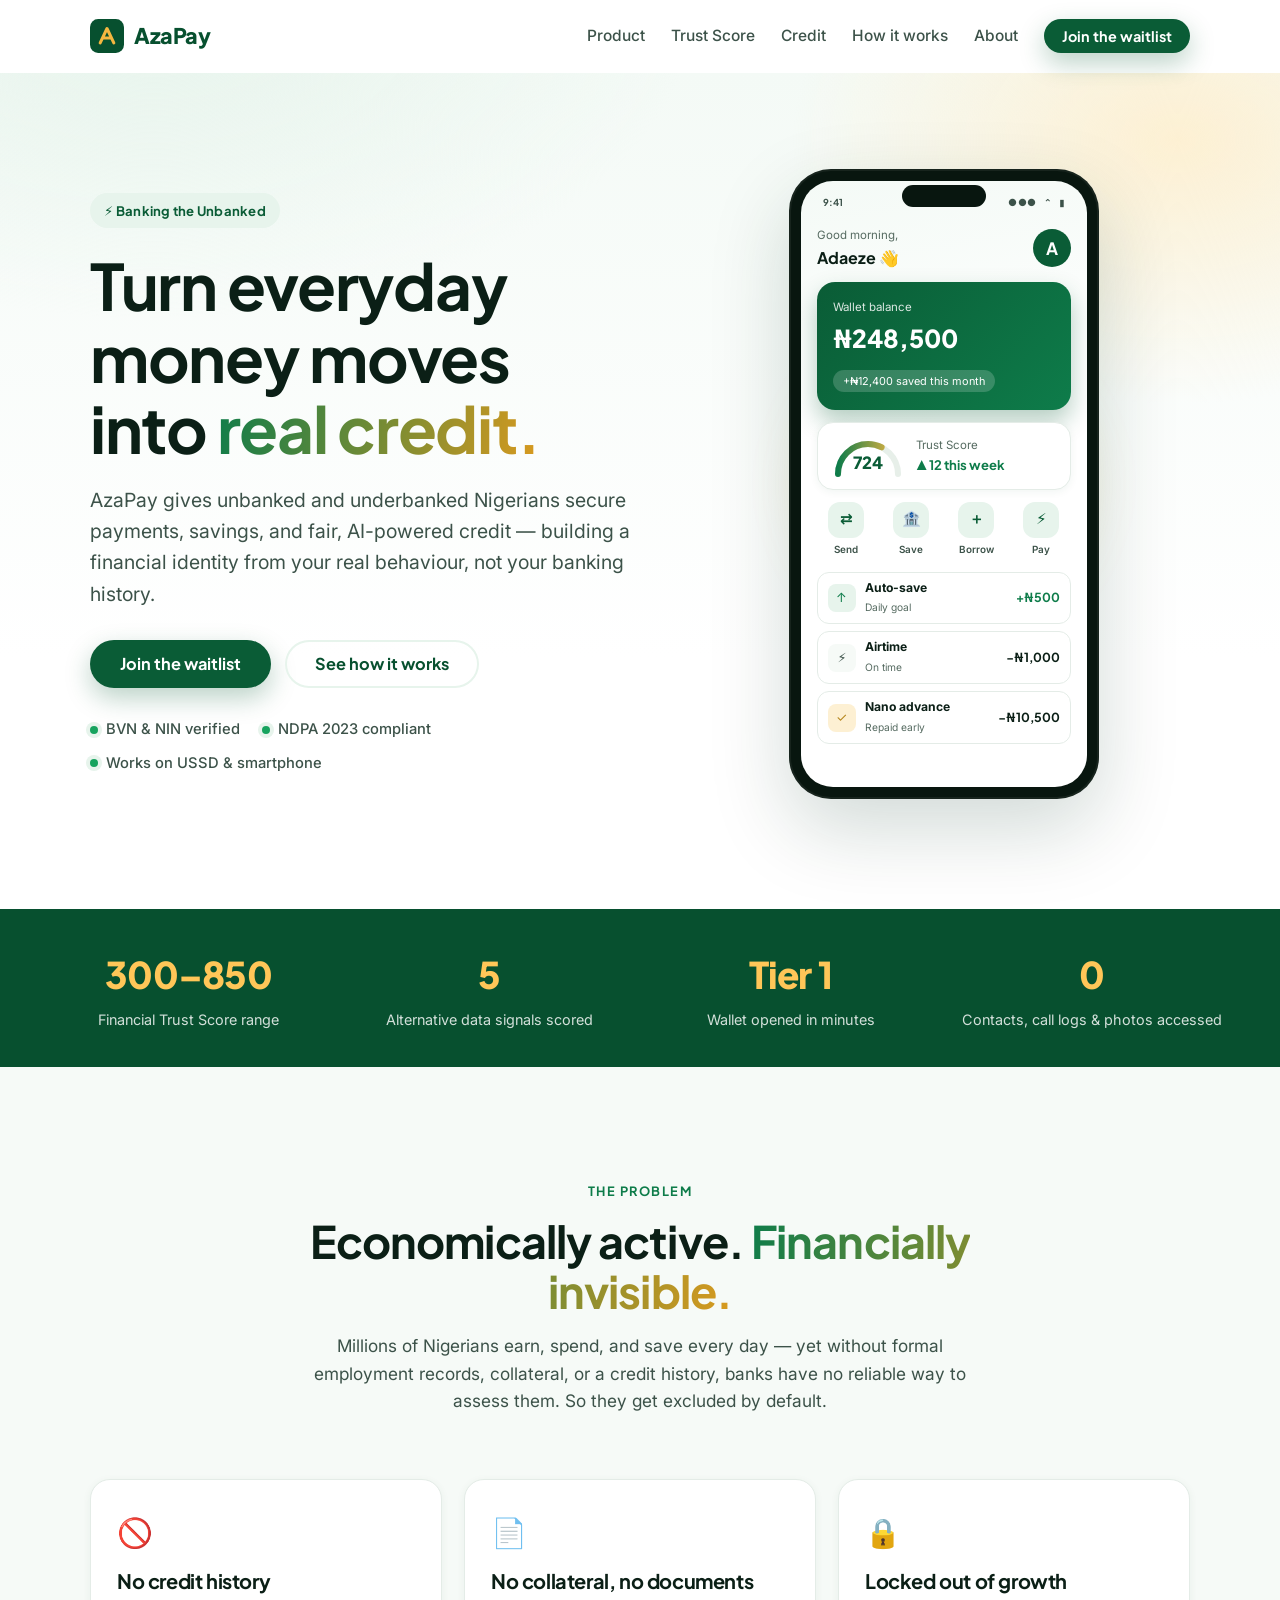
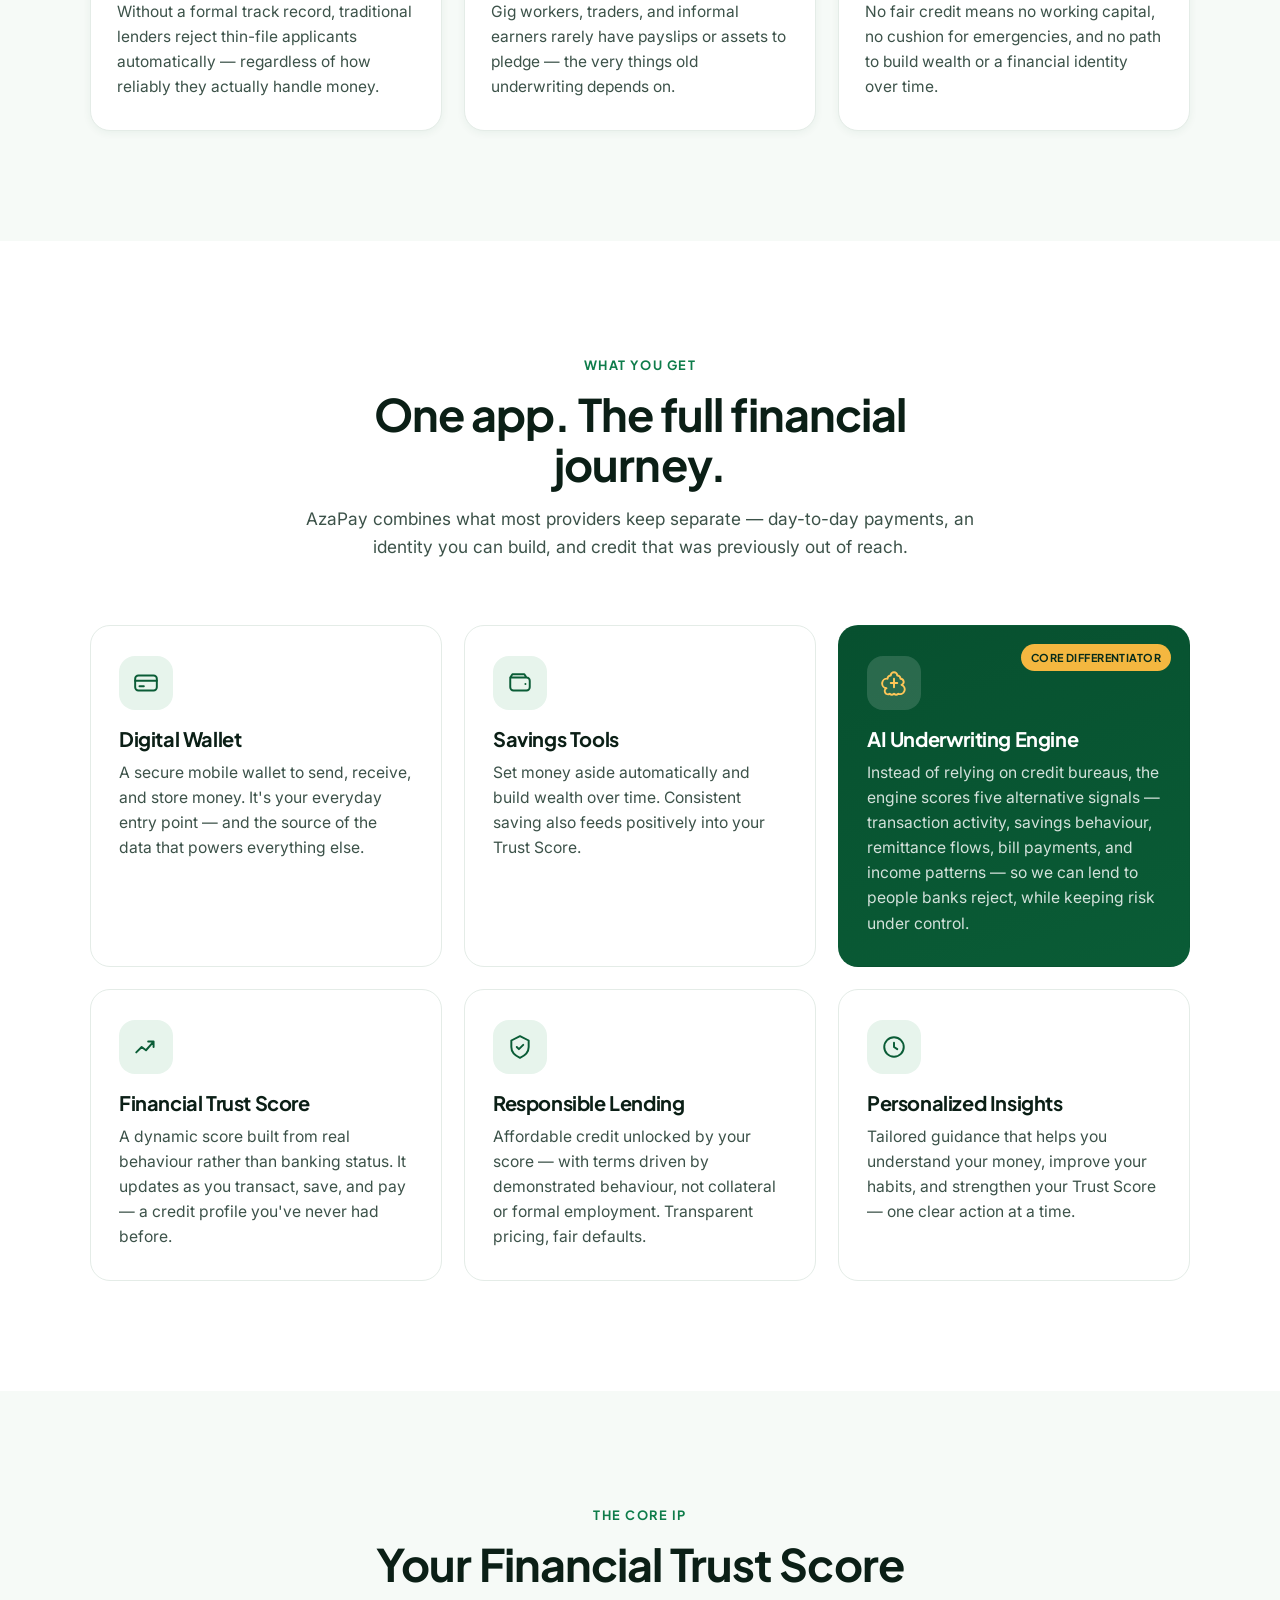
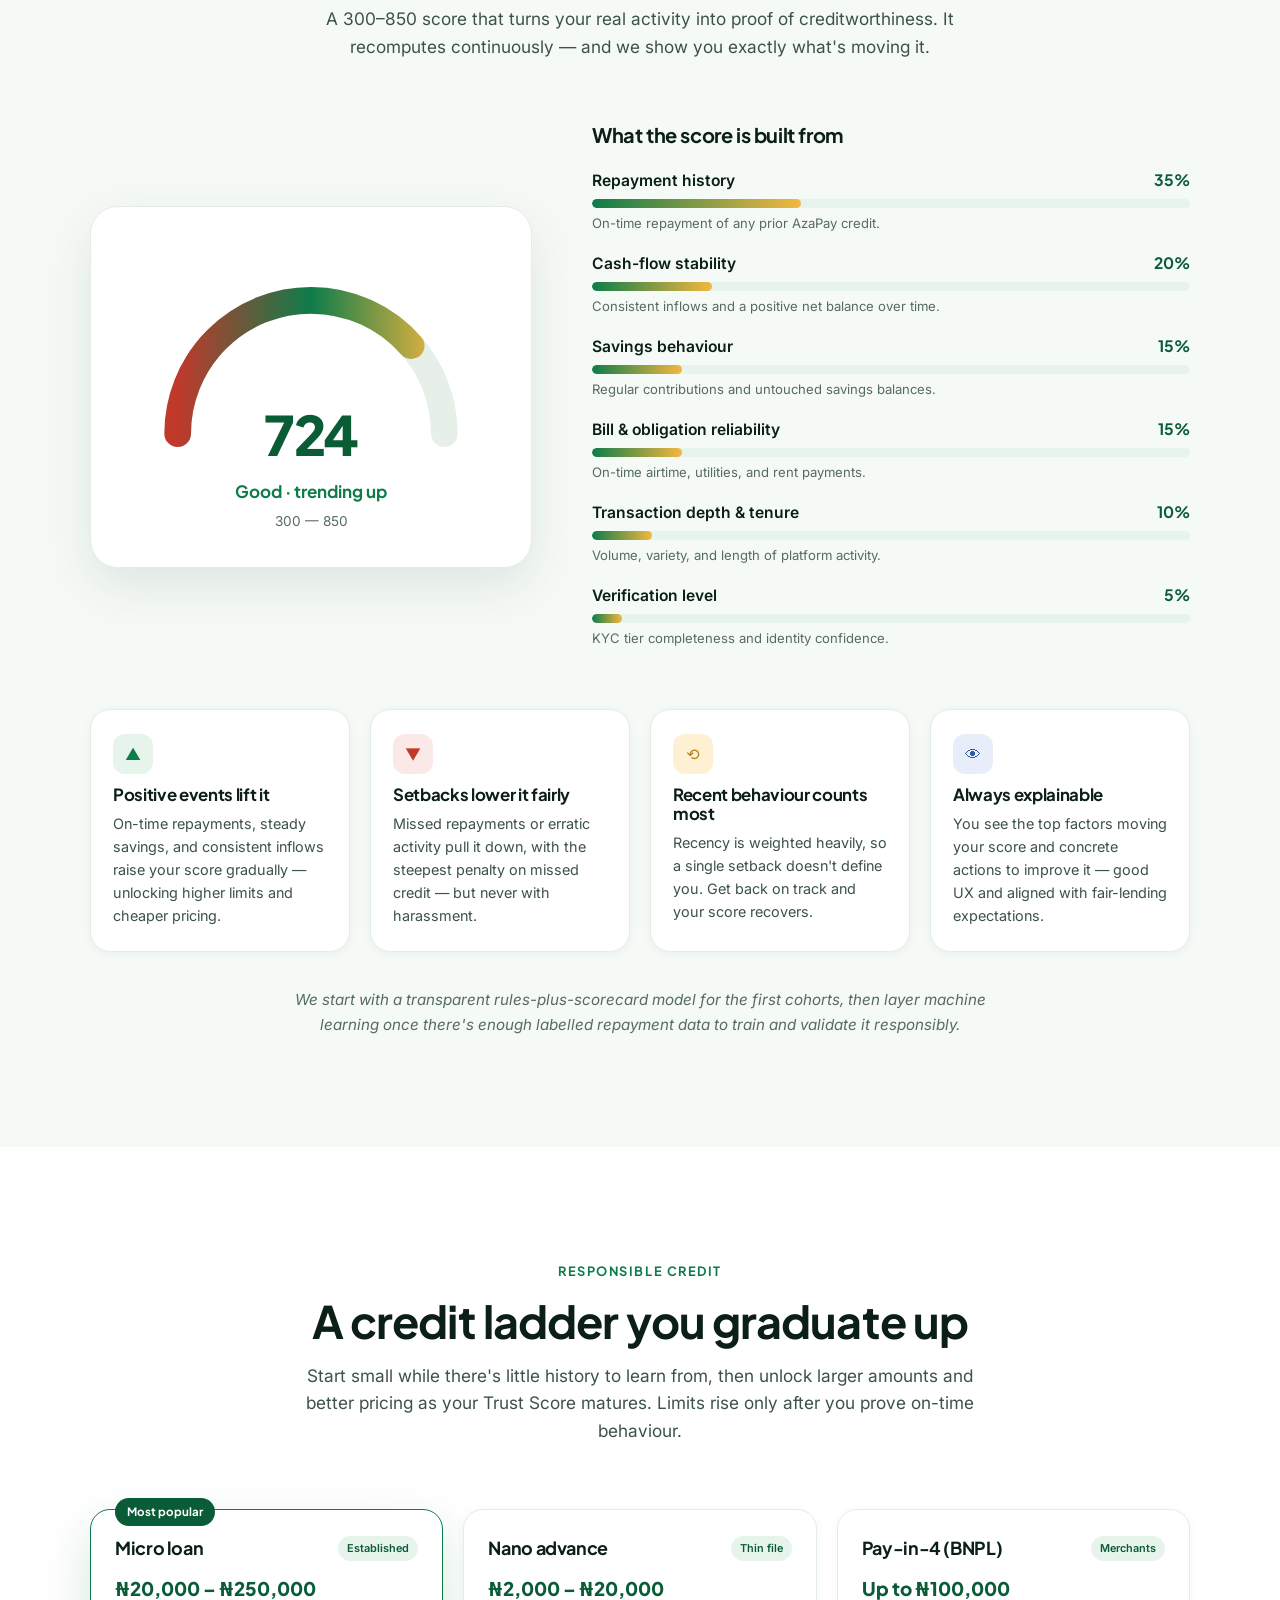
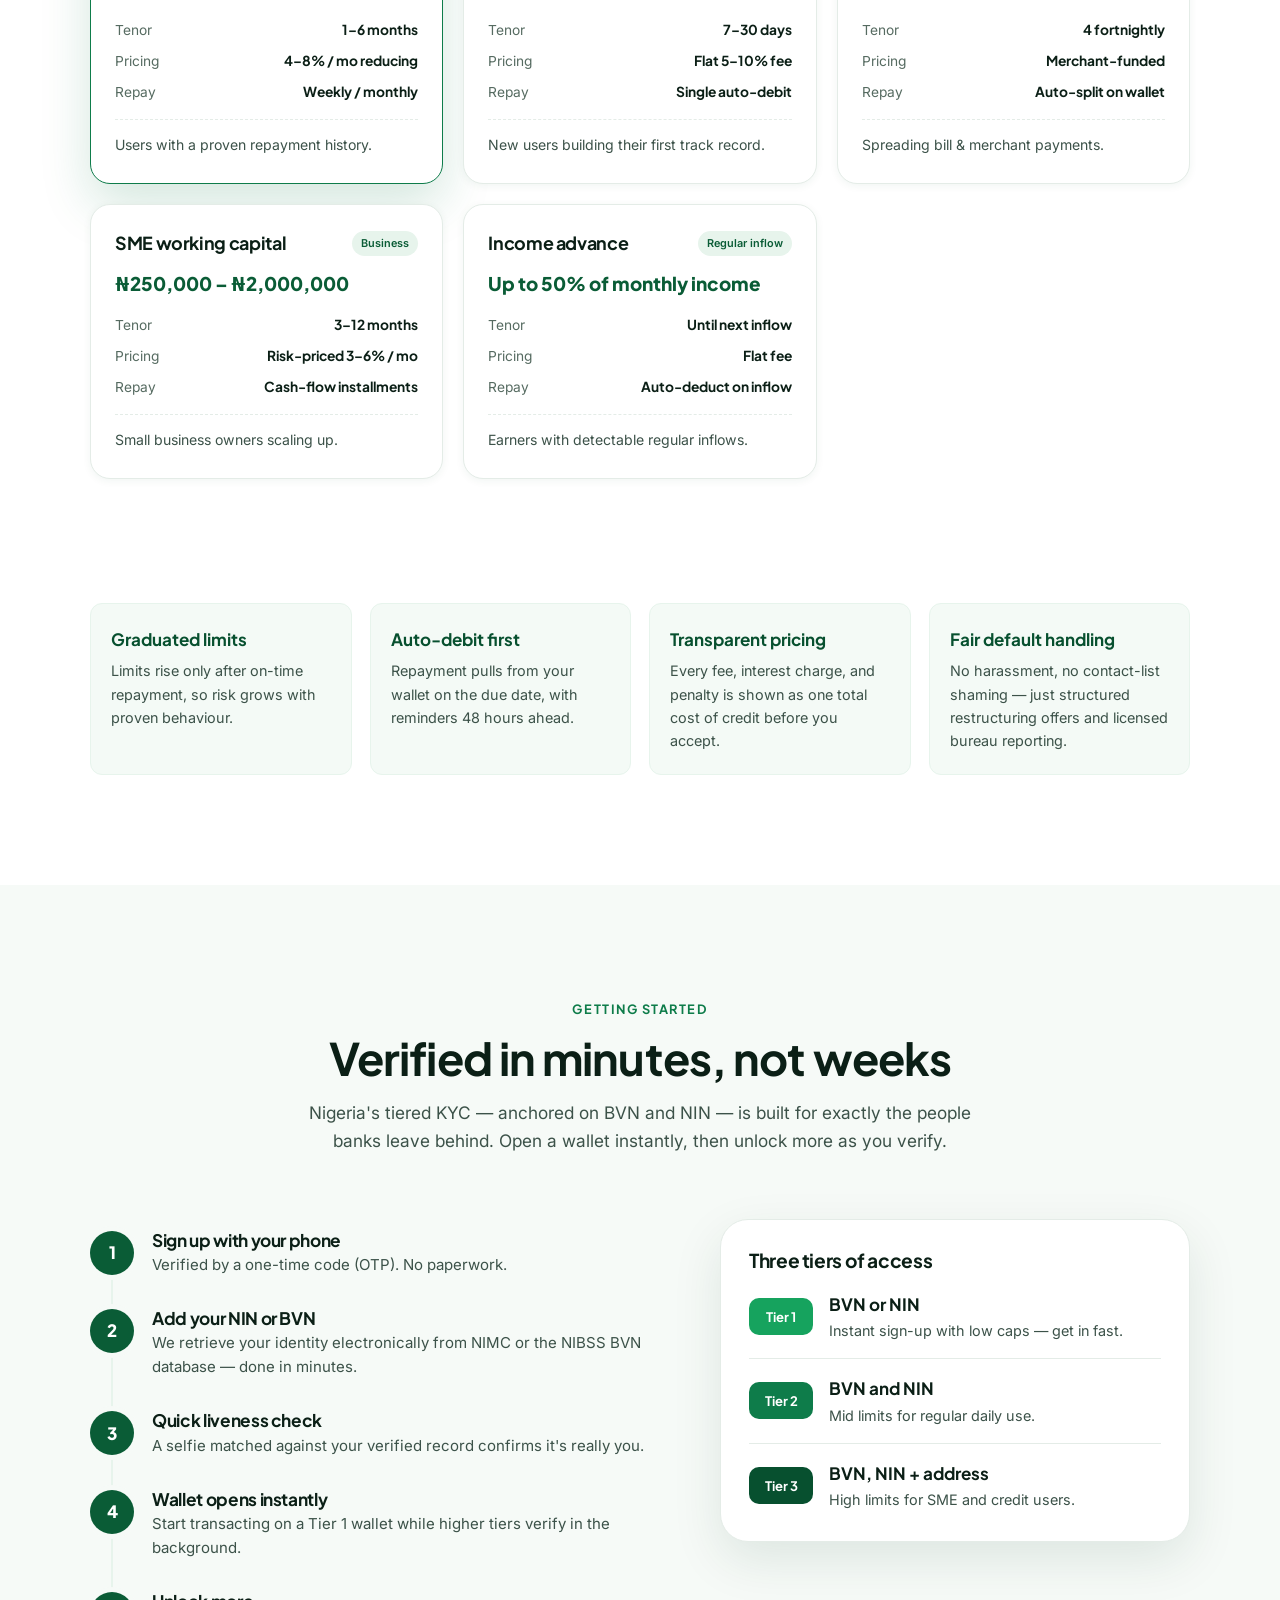
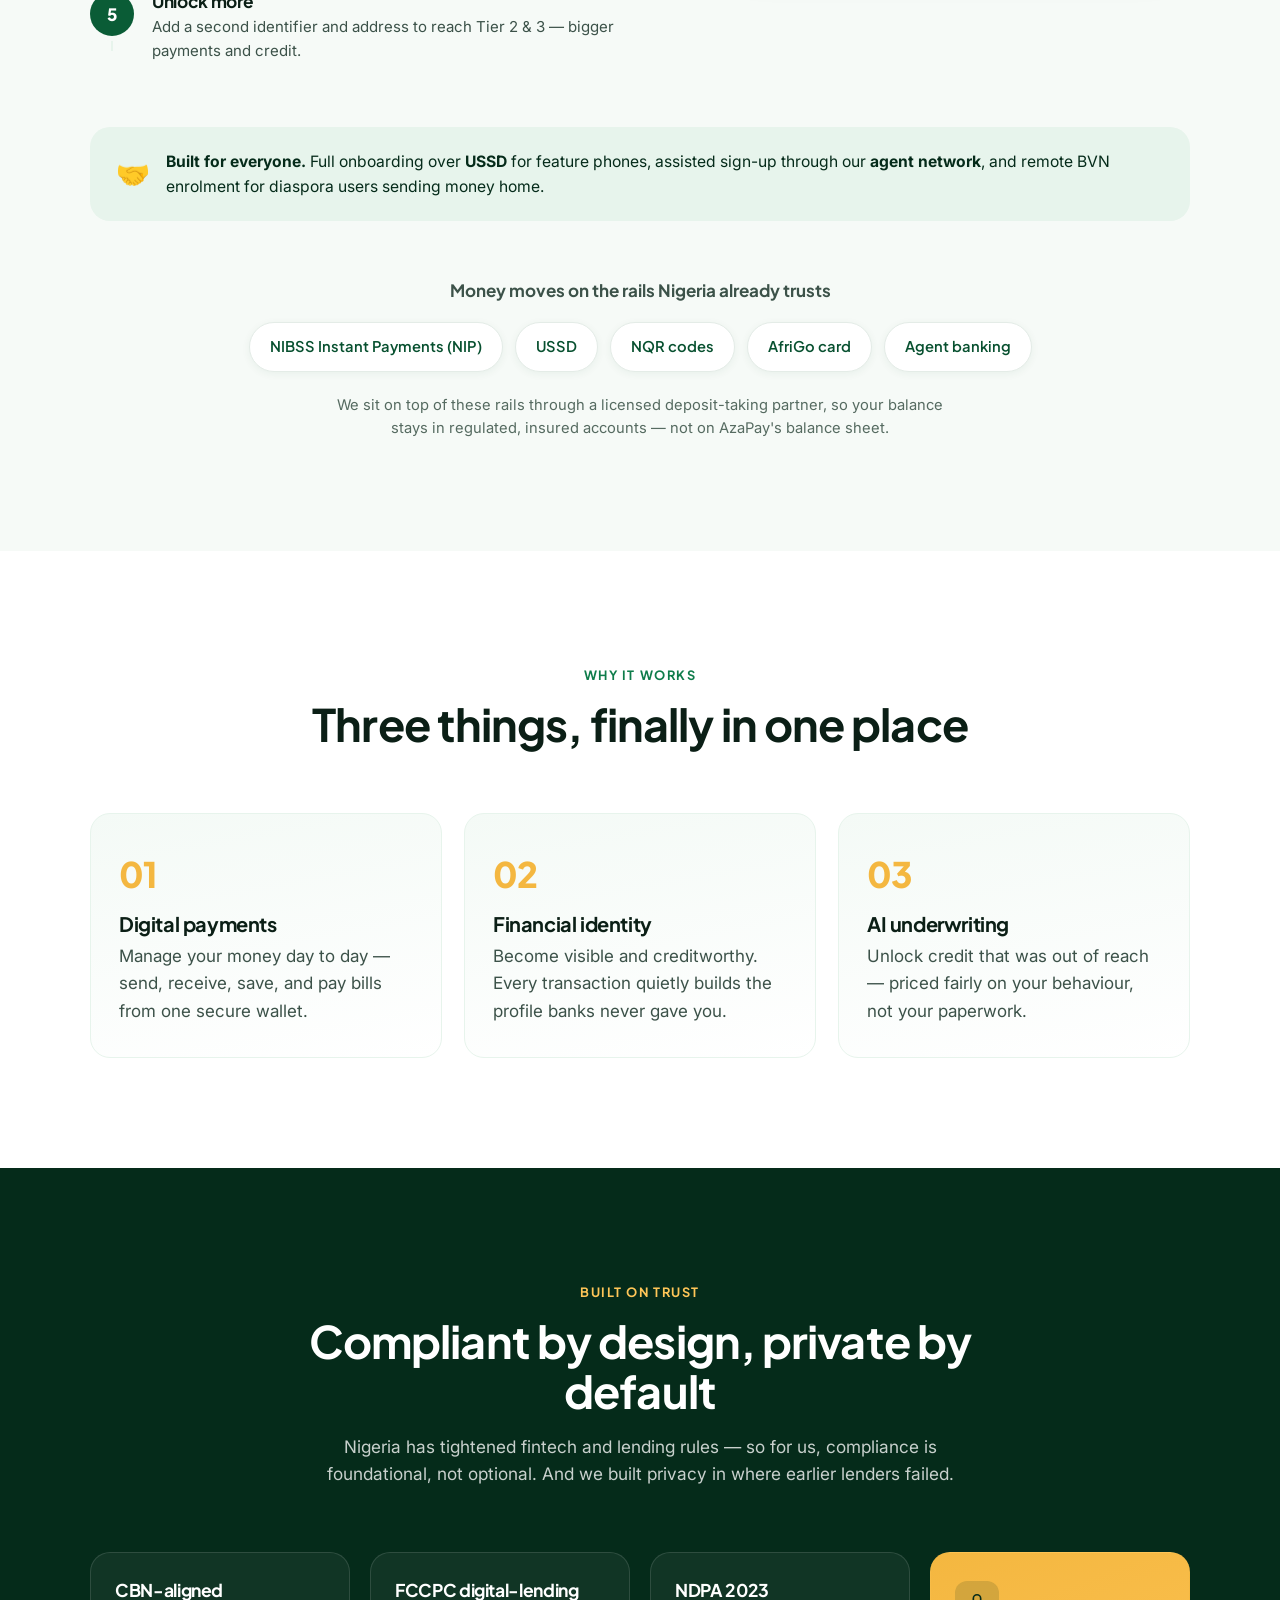
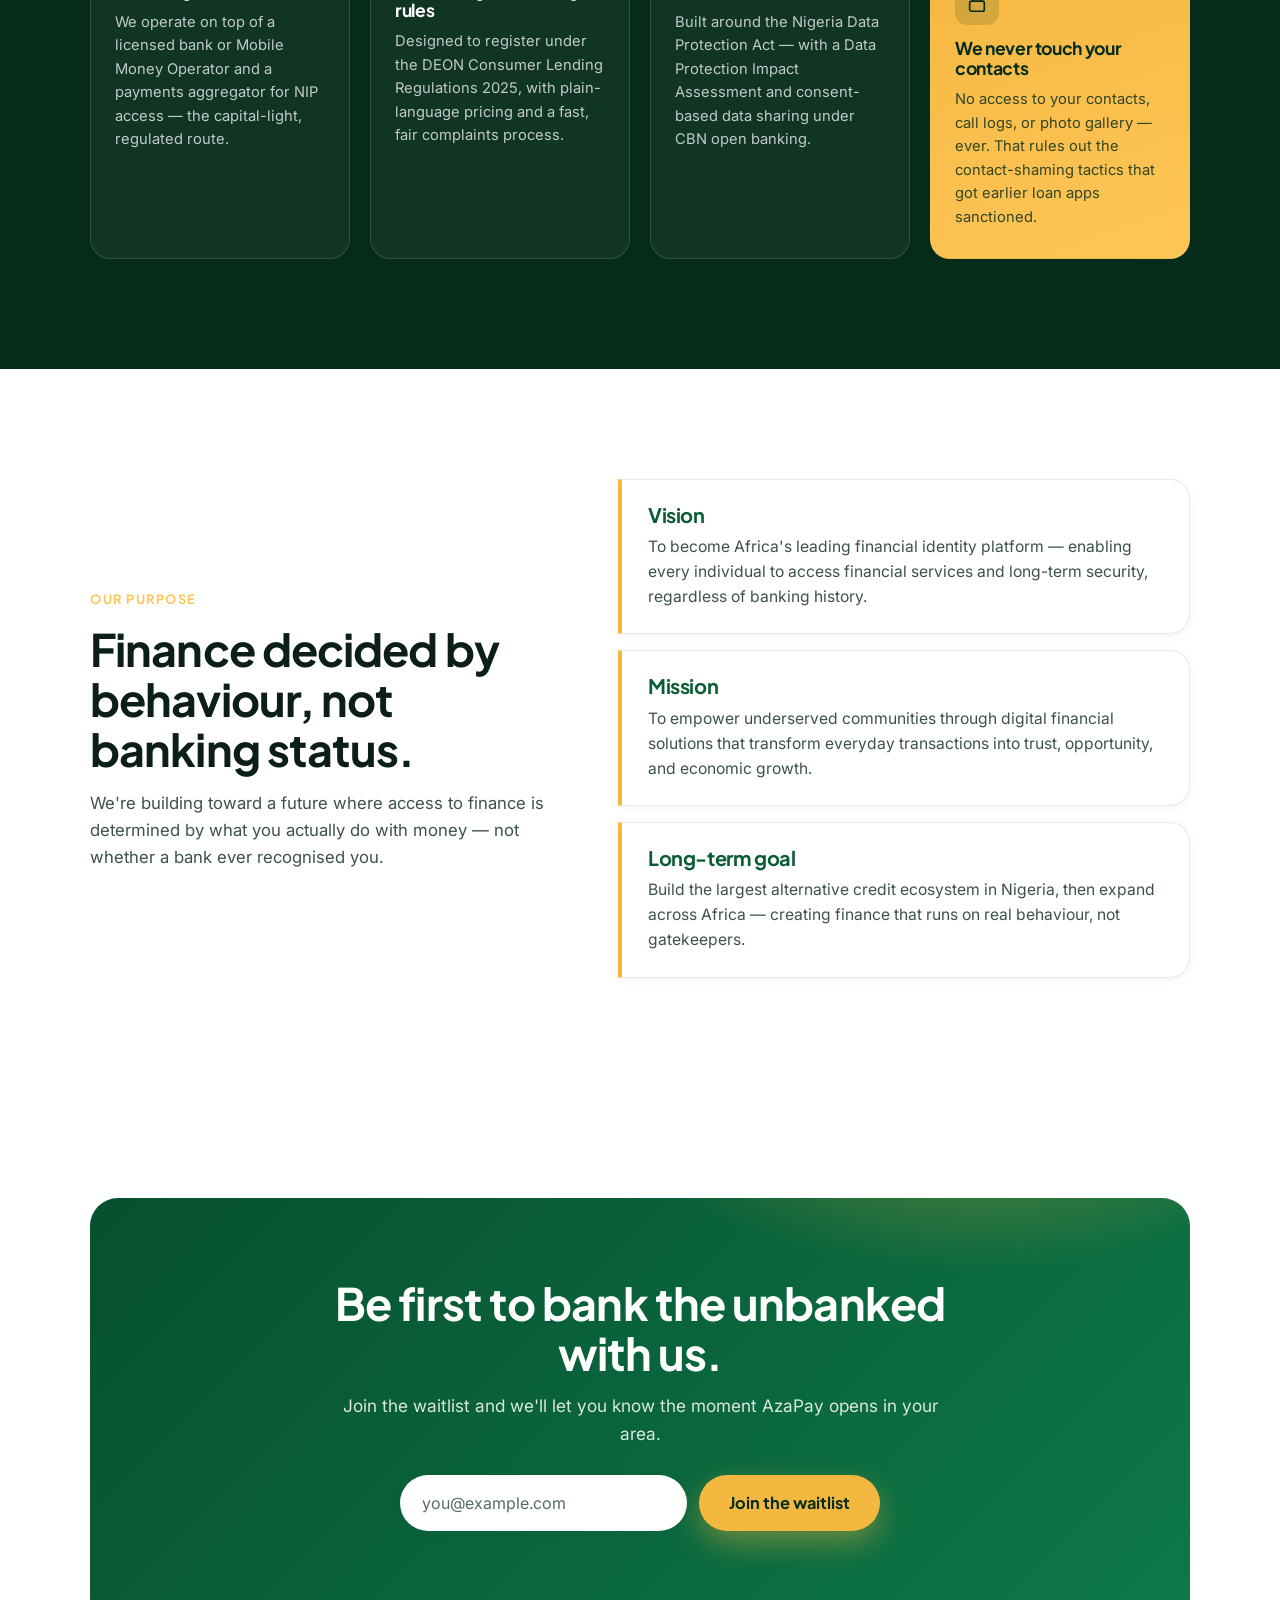
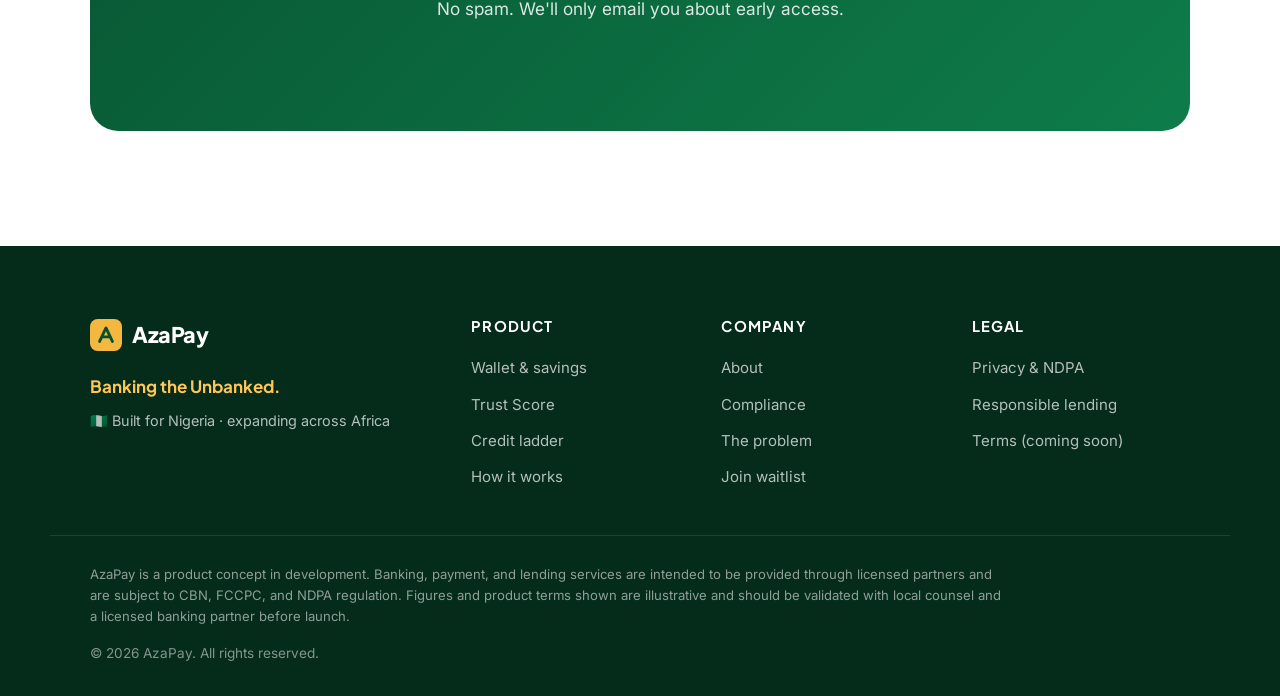
==== index.html @ d92f8f8e "Initial commit: AzaPay marketing website Self-contained static site (HTML/CSS/JS + OG image) for Aza" ====
<!DOCTYPE html>
<html lang="en">
<head>
  <meta charset="UTF-8" />
  <meta name="viewport" content="width=device-width, initial-scale=1.0" />
  <meta name="theme-color" content="#07502F" />
  <title>AzaPay — Banking the Unbanked | AI Credit for Nigeria</title>
  <meta name="description" content="AzaPay is a digital banking and AI-powered credit platform for unbanked and underbanked Nigerians. Secure payments, savings, and fair credit built from a Financial Trust Score — your real behaviour, not your banking history." />
  <meta name="keywords" content="AzaPay, digital banking Nigeria, AI credit, financial inclusion, unbanked, trust score, BVN, NIN, fintech Nigeria, alternative credit scoring" />
  <meta name="author" content="AzaPay" />

  <!-- Canonical / production origin.
       LAUNCH TODO: replace azapay.example with your real domain, and switch the
       og:image / twitter:image below to the matching absolute URL for best crawler support. -->
  <link rel="canonical" href="https://azapay.example/" />

  <!-- Open Graph -->
  <meta property="og:type" content="website" />
  <meta property="og:url" content="https://azapay.example/" />
  <meta property="og:title" content="AzaPay — Banking the Unbanked" />
  <meta property="og:description" content="Turn everyday money moves into real credit. Digital payments, savings, and AI-powered loans for financially invisible Nigerians." />
  <meta property="og:site_name" content="AzaPay" />
  <meta property="og:locale" content="en_NG" />
  <meta property="og:image" content="assets/og-cover.png" />
  <meta property="og:image:width" content="1200" />
  <meta property="og:image:height" content="630" />
  <meta property="og:image:alt" content="AzaPay — Banking the Unbanked" />

  <!-- Twitter -->
  <meta name="twitter:card" content="summary_large_image" />
  <meta name="twitter:title" content="AzaPay — Banking the Unbanked" />
  <meta name="twitter:description" content="Digital payments, savings, and AI-powered credit for unbanked Nigerians." />
  <meta name="twitter:image" content="assets/og-cover.png" />
  <meta name="twitter:image:alt" content="AzaPay — Banking the Unbanked" />

  <!-- Favicon (inline SVG) -->
  <link rel="icon" href="data:image/svg+xml,%3Csvg xmlns='http://www.w3.org/2000/svg' viewBox='0 0 100 100'%3E%3Crect width='100' height='100' rx='24' fill='%2307502F'/%3E%3Cpath d='M30 70 L50 28 L70 70 M38 56 L62 56' stroke='%23F4B740' stroke-width='9' stroke-linecap='round' stroke-linejoin='round' fill='none'/%3E%3C/svg%3E" />

  <!-- Fonts -->
  <link rel="preconnect" href="https://fonts.googleapis.com" />
  <link rel="preconnect" href="https://fonts.gstatic.com" crossorigin />
  <link href="https://fonts.googleapis.com/css2?family=Inter:wght@400;500;600&family=Plus+Jakarta+Sans:wght@500;600;700;800&display=swap" rel="stylesheet" />

  <link rel="stylesheet" href="styles.css" />

  <!-- Structured data. LAUNCH TODO: replace azapay.example with your real domain and add sameAs social links once profiles exist. -->
  <script type="application/ld+json">
  {
    "@context": "https://schema.org",
    "@graph": [
      {
        "@type": "Organization",
        "@id": "https://azapay.example/#organization",
        "name": "AzaPay",
        "url": "https://azapay.example/",
        "logo": "https://azapay.example/assets/og-cover.png",
        "description": "AzaPay is a digital banking and AI-powered credit platform for unbanked and underbanked Nigerians, building a Financial Trust Score from real behaviour.",
        "areaServed": { "@type": "Country", "name": "Nigeria" }
      },
      {
        "@type": "WebSite",
        "@id": "https://azapay.example/#website",
        "url": "https://azapay.example/",
        "name": "AzaPay",
        "publisher": { "@id": "https://azapay.example/#organization" },
        "inLanguage": "en-NG"
      }
    ]
  }
  </script>
</head>
<body>
  <a class="skip-link" href="#main">Skip to content</a>

  <!-- ============ NAV ============ -->
  <header class="nav" id="nav">
    <div class="container nav__inner">
      <a href="#top" class="brand" aria-label="AzaPay home">
        <span class="brand__mark" aria-hidden="true">
          <svg viewBox="0 0 100 100" width="34" height="34">
            <rect width="100" height="100" rx="24" fill="#07502F"/>
            <path d="M30 70 L50 28 L70 70 M38 56 L62 56" stroke="#F4B740" stroke-width="9" stroke-linecap="round" stroke-linejoin="round" fill="none"/>
          </svg>
        </span>
        <span class="brand__name">AzaPay</span>
      </a>

      <nav class="nav__links" id="navLinks" aria-label="Primary">
        <a href="#features">Product</a>
        <a href="#trust">Trust Score</a>
        <a href="#loans">Credit</a>
        <a href="#how">How it works</a>
        <a href="#about">About</a>
        <a href="#waitlist" class="btn btn--primary btn--sm nav__cta">Join the waitlist</a>
      </nav>

      <button class="nav__toggle" id="navToggle" aria-expanded="false" aria-controls="navLinks" aria-label="Open menu">
        <span></span><span></span><span></span>
      </button>
    </div>
  </header>

  <main id="main" tabindex="-1">
    <span id="top"></span>

    <!-- ============ HERO ============ -->
    <section class="hero">
      <div class="hero__bg" aria-hidden="true"></div>
      <div class="container hero__inner">
        <div class="hero__copy">
          <span class="eyebrow reveal">⚡ Banking the Unbanked</span>
          <h1 class="reveal">Turn everyday money moves into <span class="grad-text">real credit.</span></h1>
          <p class="hero__lead reveal">
            AzaPay gives unbanked and underbanked Nigerians secure payments, savings, and
            fair, AI-powered credit — building a financial identity from your real behaviour,
            not your banking history.
          </p>
          <div class="hero__actions reveal">
            <a href="#waitlist" class="btn btn--primary btn--lg">Join the waitlist</a>
            <a href="#how" class="btn btn--ghost btn--lg">See how it works</a>
          </div>
          <ul class="hero__trust reveal" aria-label="Trust signals">
            <li><span class="dot" aria-hidden="true"></span> BVN &amp; NIN verified</li>
            <li><span class="dot" aria-hidden="true"></span> NDPA 2023 compliant</li>
            <li><span class="dot" aria-hidden="true"></span> Works on USSD &amp; smartphone</li>
          </ul>
        </div>

        <!-- Phone mockup -->
        <div class="hero__visual reveal" aria-hidden="true">
          <div class="glow"></div>
          <div class="phone">
            <div class="phone__notch"></div>
            <div class="phone__screen">
              <div class="app-statusbar" aria-hidden="true">
                <span class="app-statusbar__time">9:41</span>
                <span class="app-statusbar__icons">●●● &nbsp; ⌃ &nbsp; ▮</span>
              </div>
              <div class="app-top">
                <div>
                  <p class="app-hi">Good morning,</p>
                  <p class="app-name">Adaeze 👋</p>
                </div>
                <div class="app-avatar">A</div>
              </div>

              <div class="app-balance">
                <p class="app-balance__label">Wallet balance</p>
                <p class="app-balance__value">₦<span class="count" data-target="248500" data-prefix="">248,500</span></p>
                <span class="app-balance__chip">+₦12,400 saved this month</span>
              </div>

              <div class="app-score">
                <div class="app-score__gauge">
                  <svg viewBox="0 0 120 70" class="mini-gauge">
                    <path d="M10 65 A50 50 0 0 1 110 65" fill="none" stroke="#e7efe9" stroke-width="10" stroke-linecap="round"/>
                    <path d="M10 65 A50 50 0 0 1 110 65" fill="none" stroke="url(#mg)" stroke-width="10" stroke-linecap="round" stroke-dasharray="157" stroke-dashoffset="55"/>
                    <defs>
                      <linearGradient id="mg" x1="0" y1="0" x2="1" y2="0">
                        <stop offset="0" stop-color="#0E7C4A"/>
                        <stop offset="1" stop-color="#F4B740"/>
                      </linearGradient>
                    </defs>
                  </svg>
                  <div class="app-score__num">724</div>
                </div>
                <div class="app-score__meta">
                  <p class="app-score__label">Trust Score</p>
                  <p class="app-score__delta">▲ 12 this week</p>
                </div>
              </div>

              <div class="app-actions">
                <div class="app-action"><span>⇄</span>Send</div>
                <div class="app-action"><span>🏦</span>Save</div>
                <div class="app-action"><span>＋</span>Borrow</div>
                <div class="app-action"><span>⚡</span>Pay</div>
              </div>

              <div class="app-feed">
                <div class="app-row">
                  <div class="app-row__icon green">↑</div>
                  <div class="app-row__txt"><strong>Auto-save</strong><span>Daily goal</span></div>
                  <div class="app-row__amt green">+₦500</div>
                </div>
                <div class="app-row">
                  <div class="app-row__icon">⚡</div>
                  <div class="app-row__txt"><strong>Airtime</strong><span>On time</span></div>
                  <div class="app-row__amt">−₦1,000</div>
                </div>
                <div class="app-row">
                  <div class="app-row__icon gold">✓</div>
                  <div class="app-row__txt"><strong>Nano advance</strong><span>Repaid early</span></div>
                  <div class="app-row__amt">−₦10,500</div>
                </div>
              </div>
            </div>
          </div>
        </div>
      </div>
    </section>

    <!-- ============ STATS BAR ============ -->
    <section class="stats" aria-label="Product highlights">
      <div class="container stats__grid">
        <div class="stat reveal">
          <p class="stat__num"><span class="count" data-target="300">300</span>–<span class="count" data-target="850">850</span></p>
          <p class="stat__label">Financial Trust Score range</p>
        </div>
        <div class="stat reveal">
          <p class="stat__num"><span class="count" data-target="5">5</span></p>
          <p class="stat__label">Alternative data signals scored</p>
        </div>
        <div class="stat reveal">
          <p class="stat__num">Tier&nbsp;1</p>
          <p class="stat__label">Wallet opened in minutes</p>
        </div>
        <div class="stat reveal">
          <p class="stat__num"><span class="count" data-target="0">0</span></p>
          <p class="stat__label">Contacts, call logs &amp; photos accessed</p>
        </div>
      </div>
    </section>

    <!-- ============ PROBLEM ============ -->
    <section class="section problem" id="problem">
      <div class="container">
        <div class="section__head reveal">
          <span class="kicker">The problem</span>
          <h2>Economically active. <span class="grad-text">Financially invisible.</span></h2>
          <p class="section__sub">
            Millions of Nigerians earn, spend, and save every day — yet without formal
            employment records, collateral, or a credit history, banks have no reliable way
            to assess them. So they get excluded by default.
          </p>
        </div>
        <div class="problem__grid">
          <article class="pcard reveal">
            <span class="pcard__icon" aria-hidden="true">🚫</span>
            <h3>No credit history</h3>
            <p>Without a formal track record, traditional lenders reject thin-file applicants automatically — regardless of how reliably they actually handle money.</p>
          </article>
          <article class="pcard reveal">
            <span class="pcard__icon" aria-hidden="true">📄</span>
            <h3>No collateral, no documents</h3>
            <p>Gig workers, traders, and informal earners rarely have payslips or assets to pledge — the very things old underwriting depends on.</p>
          </article>
          <article class="pcard reveal">
            <span class="pcard__icon" aria-hidden="true">🔒</span>
            <h3>Locked out of growth</h3>
            <p>No fair credit means no working capital, no cushion for emergencies, and no path to build wealth or a financial identity over time.</p>
          </article>
        </div>
      </div>
    </section>

    <!-- ============ FEATURES ============ -->
    <section class="section features" id="features">
      <div class="container">
        <div class="section__head reveal">
          <span class="kicker">What you get</span>
          <h2>One app. The full financial journey.</h2>
          <p class="section__sub">
            AzaPay combines what most providers keep separate — day-to-day payments,
            an identity you can build, and credit that was previously out of reach.
          </p>
        </div>

        <div class="features__grid">
          <article class="fcard reveal">
            <div class="fcard__icon">
              <svg aria-hidden="true" focusable="false" viewBox="0 0 24 24" width="26" height="26" fill="none" stroke="currentColor" stroke-width="1.8" stroke-linecap="round" stroke-linejoin="round"><rect x="2" y="5" width="20" height="14" rx="3"/><path d="M2 10h20M6 15h4"/></svg>
            </div>
            <h3>Digital Wallet</h3>
            <p>A secure mobile wallet to send, receive, and store money. It's your everyday entry point — and the source of the data that powers everything else.</p>
          </article>

          <article class="fcard reveal">
            <div class="fcard__icon">
              <svg aria-hidden="true" focusable="false" viewBox="0 0 24 24" width="26" height="26" fill="none" stroke="currentColor" stroke-width="1.8" stroke-linecap="round" stroke-linejoin="round"><path d="M3 7h15a3 3 0 0 1 3 3v6a3 3 0 0 1-3 3H6a3 3 0 0 1-3-3V7zM3 7l2-3h11l2 3M17 13h.01"/></svg>
            </div>
            <h3>Savings Tools</h3>
            <p>Set money aside automatically and build wealth over time. Consistent saving also feeds positively into your Trust Score.</p>
          </article>

          <article class="fcard reveal fcard--feature">
            <span class="fcard__badge">Core differentiator</span>
            <div class="fcard__icon">
              <svg aria-hidden="true" focusable="false" viewBox="0 0 24 24" width="26" height="26" fill="none" stroke="currentColor" stroke-width="1.8" stroke-linecap="round" stroke-linejoin="round"><path d="M12 2a3 3 0 0 1 3 3 3 3 0 0 1 3 3 3 3 0 0 1 1 5.8A3 3 0 0 1 16 22a3 3 0 0 1-4 0 3 3 0 0 1-4 0 3 3 0 0 1-3-5.2A3 3 0 0 1 6 8a3 3 0 0 1 3-3 3 3 0 0 1 3-3zM12 8v8M9 12h6"/></svg>
            </div>
            <h3>AI Underwriting Engine</h3>
            <p>Instead of relying on credit bureaus, the engine scores five alternative signals — transaction activity, savings behaviour, remittance flows, bill payments, and income patterns — so we can lend to people banks reject, while keeping risk under control.</p>
          </article>

          <article class="fcard reveal">
            <div class="fcard__icon">
              <svg aria-hidden="true" focusable="false" viewBox="0 0 24 24" width="26" height="26" fill="none" stroke="currentColor" stroke-width="1.8" stroke-linecap="round" stroke-linejoin="round"><path d="M3 17l5-5 4 3 7-8M14 7h5v5"/></svg>
            </div>
            <h3>Financial Trust Score</h3>
            <p>A dynamic score built from real behaviour rather than banking status. It updates as you transact, save, and pay — a credit profile you've never had before.</p>
          </article>

          <article class="fcard reveal">
            <div class="fcard__icon">
              <svg aria-hidden="true" focusable="false" viewBox="0 0 24 24" width="26" height="26" fill="none" stroke="currentColor" stroke-width="1.8" stroke-linecap="round" stroke-linejoin="round"><path d="M12 2l8 4v6c0 5-3.5 8-8 10-4.5-2-8-5-8-10V6l8-4z"/><path d="M9 12l2 2 4-4"/></svg>
            </div>
            <h3>Responsible Lending</h3>
            <p>Affordable credit unlocked by your score — with terms driven by demonstrated behaviour, not collateral or formal employment. Transparent pricing, fair defaults.</p>
          </article>

          <article class="fcard reveal">
            <div class="fcard__icon">
              <svg aria-hidden="true" focusable="false" viewBox="0 0 24 24" width="26" height="26" fill="none" stroke="currentColor" stroke-width="1.8" stroke-linecap="round" stroke-linejoin="round"><circle cx="12" cy="12" r="9"/><path d="M12 8v4l3 2"/></svg>
            </div>
            <h3>Personalized Insights</h3>
            <p>Tailored guidance that helps you understand your money, improve your habits, and strengthen your Trust Score — one clear action at a time.</p>
          </article>
        </div>
      </div>
    </section>

    <!-- ============ TRUST SCORE ============ -->
    <section class="section trust" id="trust">
      <div class="container">
        <div class="section__head reveal">
          <span class="kicker">The core IP</span>
          <h2>Your Financial Trust Score</h2>
          <p class="section__sub">
            A 300–850 score that turns your real activity into proof of creditworthiness.
            It recomputes continuously — and we show you exactly what's moving it.
          </p>
        </div>

        <div class="trust__layout">
          <!-- Gauge -->
          <div class="trust__gauge reveal">
            <svg viewBox="0 0 240 150" class="gauge" role="img" aria-label="Trust Score gauge showing 724 out of 850, rated Good">
              <path d="M20 140 A100 100 0 0 1 220 140" fill="none" stroke="#e7efe9" stroke-width="20" stroke-linecap="round"/>
              <path id="gaugeArc" d="M20 140 A100 100 0 0 1 220 140" fill="none" stroke="url(#gaugeGrad)" stroke-width="20" stroke-linecap="round" stroke-dasharray="314" stroke-dashoffset="314"/>
              <defs>
                <linearGradient id="gaugeGrad" x1="0" y1="0" x2="1" y2="0">
                  <stop offset="0" stop-color="#C0392B"/>
                  <stop offset="0.5" stop-color="#0E7C4A"/>
                  <stop offset="1" stop-color="#F4B740"/>
                </linearGradient>
              </defs>
            </svg>
            <div class="gauge__center">
              <p class="gauge__num"><span class="count" data-target="724" data-duration="1600">724</span></p>
              <p class="gauge__rating">Good · trending up</p>
              <p class="gauge__scale">300 — 850</p>
            </div>
          </div>

          <!-- Signal weights -->
          <div class="trust__signals reveal">
            <h3 class="trust__signals-title">What the score is built from</h3>
            <ul class="weights" aria-label="Trust Score signal weighting">
              <li class="weight">
                <div class="weight__top"><span>Repayment history</span><b>35%</b></div>
                <div class="bar"><i style="--w:35%"></i></div>
                <small>On-time repayment of any prior AzaPay credit.</small>
              </li>
              <li class="weight">
                <div class="weight__top"><span>Cash-flow stability</span><b>20%</b></div>
                <div class="bar"><i style="--w:20%"></i></div>
                <small>Consistent inflows and a positive net balance over time.</small>
              </li>
              <li class="weight">
                <div class="weight__top"><span>Savings behaviour</span><b>15%</b></div>
                <div class="bar"><i style="--w:15%"></i></div>
                <small>Regular contributions and untouched savings balances.</small>
              </li>
              <li class="weight">
                <div class="weight__top"><span>Bill &amp; obligation reliability</span><b>15%</b></div>
                <div class="bar"><i style="--w:15%"></i></div>
                <small>On-time airtime, utilities, and rent payments.</small>
              </li>
              <li class="weight">
                <div class="weight__top"><span>Transaction depth &amp; tenure</span><b>10%</b></div>
                <div class="bar"><i style="--w:10%"></i></div>
                <small>Volume, variety, and length of platform activity.</small>
              </li>
              <li class="weight">
                <div class="weight__top"><span>Verification level</span><b>5%</b></div>
                <div class="bar"><i style="--w:5%"></i></div>
                <small>KYC tier completeness and identity confidence.</small>
              </li>
            </ul>
          </div>
        </div>

        <!-- How scores move -->
        <div class="trust__moves">
          <article class="move reveal">
            <span class="move__icon up" aria-hidden="true">▲</span>
            <h3>Positive events lift it</h3>
            <p>On-time repayments, steady savings, and consistent inflows raise your score gradually — unlocking higher limits and cheaper pricing.</p>
          </article>
          <article class="move reveal">
            <span class="move__icon down" aria-hidden="true">▼</span>
            <h3>Setbacks lower it fairly</h3>
            <p>Missed repayments or erratic activity pull it down, with the steepest penalty on missed credit — but never with harassment.</p>
          </article>
          <article class="move reveal">
            <span class="move__icon time" aria-hidden="true">⟲</span>
            <h3>Recent behaviour counts most</h3>
            <p>Recency is weighted heavily, so a single setback doesn't define you. Get back on track and your score recovers.</p>
          </article>
          <article class="move reveal">
            <span class="move__icon eye" aria-hidden="true">👁</span>
            <h3>Always explainable</h3>
            <p>You see the top factors moving your score and concrete actions to improve it — good UX and aligned with fair-lending expectations.</p>
          </article>
        </div>

        <p class="trust__note reveal">
          We start with a transparent rules-plus-scorecard model for the first cohorts,
          then layer machine learning once there's enough labelled repayment data to train
          and validate it responsibly.
        </p>
      </div>
    </section>

    <!-- ============ LOANS ============ -->
    <section class="section loans" id="loans">
      <div class="container">
        <div class="section__head reveal">
          <span class="kicker">Responsible credit</span>
          <h2>A credit ladder you graduate up</h2>
          <p class="section__sub">
            Start small while there's little history to learn from, then unlock larger
            amounts and better pricing as your Trust Score matures. Limits rise only after
            you prove on-time behaviour.
          </p>
        </div>

        <div class="loans__grid">
          <article class="lcard reveal">
            <div class="lcard__head"><h3>Nano advance</h3><span class="lcard__tag">Thin file</span></div>
            <p class="lcard__amt">₦2,000 – ₦20,000</p>
            <ul class="lcard__meta">
              <li><span>Tenor</span><b>7–30 days</b></li>
              <li><span>Pricing</span><b>Flat 5–10% fee</b></li>
              <li><span>Repay</span><b>Single auto-debit</b></li>
            </ul>
            <p class="lcard__for">New users building their first track record.</p>
          </article>

          <article class="lcard reveal lcard--featured">
            <span class="lcard__ribbon">Most popular</span>
            <div class="lcard__head"><h3>Micro loan</h3><span class="lcard__tag">Established</span></div>
            <p class="lcard__amt">₦20,000 – ₦250,000</p>
            <ul class="lcard__meta">
              <li><span>Tenor</span><b>1–6 months</b></li>
              <li><span>Pricing</span><b>4–8% / mo reducing</b></li>
              <li><span>Repay</span><b>Weekly / monthly</b></li>
            </ul>
            <p class="lcard__for">Users with a proven repayment history.</p>
          </article>

          <article class="lcard reveal">
            <div class="lcard__head"><h3>Pay-in-4 (BNPL)</h3><span class="lcard__tag">Merchants</span></div>
            <p class="lcard__amt">Up to ₦100,000</p>
            <ul class="lcard__meta">
              <li><span>Tenor</span><b>4 fortnightly</b></li>
              <li><span>Pricing</span><b>Merchant-funded</b></li>
              <li><span>Repay</span><b>Auto-split on wallet</b></li>
            </ul>
            <p class="lcard__for">Spreading bill &amp; merchant payments.</p>
          </article>

          <article class="lcard reveal">
            <div class="lcard__head"><h3>SME working capital</h3><span class="lcard__tag">Business</span></div>
            <p class="lcard__amt">₦250,000 – ₦2,000,000</p>
            <ul class="lcard__meta">
              <li><span>Tenor</span><b>3–12 months</b></li>
              <li><span>Pricing</span><b>Risk-priced 3–6% / mo</b></li>
              <li><span>Repay</span><b>Cash-flow installments</b></li>
            </ul>
            <p class="lcard__for">Small business owners scaling up.</p>
          </article>

          <article class="lcard reveal">
            <div class="lcard__head"><h3>Income advance</h3><span class="lcard__tag">Regular inflow</span></div>
            <p class="lcard__amt">Up to 50% of monthly income</p>
            <ul class="lcard__meta">
              <li><span>Tenor</span><b>Until next inflow</b></li>
              <li><span>Pricing</span><b>Flat fee</b></li>
              <li><span>Repay</span><b>Auto-deduct on inflow</b></li>
            </ul>
            <p class="lcard__for">Earners with detectable regular inflows.</p>
          </article>
        </div>

        <div class="principles">
          <h3 class="principles__title reveal">How we keep credit fair</h3>
          <div class="principles__grid">
            <div class="principle reveal"><b>Graduated limits</b><p>Limits rise only after on-time repayment, so risk grows with proven behaviour.</p></div>
            <div class="principle reveal"><b>Auto-debit first</b><p>Repayment pulls from your wallet on the due date, with reminders 48 hours ahead.</p></div>
            <div class="principle reveal"><b>Transparent pricing</b><p>Every fee, interest charge, and penalty is shown as one total cost of credit before you accept.</p></div>
            <div class="principle reveal"><b>Fair default handling</b><p>No harassment, no contact-list shaming — just structured restructuring offers and licensed bureau reporting.</p></div>
          </div>
        </div>
      </div>
    </section>

    <!-- ============ HOW IT WORKS / ONBOARDING ============ -->
    <section class="section how" id="how">
      <div class="container">
        <div class="section__head reveal">
          <span class="kicker">Getting started</span>
          <h2>Verified in minutes, not weeks</h2>
          <p class="section__sub">
            Nigeria's tiered KYC — anchored on BVN and NIN — is built for exactly the people
            banks leave behind. Open a wallet instantly, then unlock more as you verify.
          </p>
        </div>

        <div class="how__steps">
          <ol class="steps">
            <li class="step reveal"><span class="step__n">1</span><div><h3>Sign up with your phone</h3><p>Verified by a one-time code (OTP). No paperwork.</p></div></li>
            <li class="step reveal"><span class="step__n">2</span><div><h3>Add your NIN or BVN</h3><p>We retrieve your identity electronically from NIMC or the NIBSS BVN database — done in minutes.</p></div></li>
            <li class="step reveal"><span class="step__n">3</span><div><h3>Quick liveness check</h3><p>A selfie matched against your verified record confirms it's really you.</p></div></li>
            <li class="step reveal"><span class="step__n">4</span><div><h3>Wallet opens instantly</h3><p>Start transacting on a Tier 1 wallet while higher tiers verify in the background.</p></div></li>
            <li class="step reveal"><span class="step__n">5</span><div><h3>Unlock more</h3><p>Add a second identifier and address to reach Tier 2 &amp; 3 — bigger payments and credit.</p></div></li>
          </ol>

          <div class="tiers reveal">
            <h3 class="tiers__title">Three tiers of access</h3>
            <div class="tier">
              <div class="tier__badge">Tier 1</div>
              <div><b>BVN or NIN</b><p>Instant sign-up with low caps — get in fast.</p></div>
            </div>
            <div class="tier">
              <div class="tier__badge tier__badge--2">Tier 2</div>
              <div><b>BVN and NIN</b><p>Mid limits for regular daily use.</p></div>
            </div>
            <div class="tier">
              <div class="tier__badge tier__badge--3">Tier 3</div>
              <div><b>BVN, NIN + address</b><p>High limits for SME and credit users.</p></div>
            </div>
          </div>
        </div>

        <!-- Inclusion touches -->
        <div class="inclusion reveal">
          <span class="inclusion__icon" aria-hidden="true">🤝</span>
          <p><b>Built for everyone.</b> Full onboarding over <b>USSD</b> for feature phones, assisted sign-up through our <b>agent network</b>, and remote BVN enrolment for diaspora users sending money home.</p>
        </div>

        <!-- Rails -->
        <div class="rails">
          <p class="rails__label reveal">Money moves on the rails Nigeria already trusts</p>
          <div class="rails__row">
            <span class="rail reveal">NIBSS Instant Payments (NIP)</span>
            <span class="rail reveal">USSD</span>
            <span class="rail reveal">NQR codes</span>
            <span class="rail reveal">AfriGo card</span>
            <span class="rail reveal">Agent banking</span>
          </div>
          <p class="rails__sub reveal">
            We sit on top of these rails through a licensed deposit-taking partner, so your
            balance stays in regulated, insured accounts — not on AzaPay's balance sheet.
          </p>
        </div>
      </div>
    </section>

    <!-- ============ VALUE PROP ============ -->
    <section class="section value">
      <div class="container">
        <div class="section__head reveal">
          <span class="kicker">Why it works</span>
          <h2>Three things, finally in one place</h2>
        </div>
        <div class="value__grid">
          <article class="vcard reveal">
            <span class="vcard__n">01</span>
            <h3>Digital payments</h3>
            <p>Manage your money day to day — send, receive, save, and pay bills from one secure wallet.</p>
          </article>
          <article class="vcard reveal">
            <span class="vcard__n">02</span>
            <h3>Financial identity</h3>
            <p>Become visible and creditworthy. Every transaction quietly builds the profile banks never gave you.</p>
          </article>
          <article class="vcard reveal">
            <span class="vcard__n">03</span>
            <h3>AI underwriting</h3>
            <p>Unlock credit that was out of reach — priced fairly on your behaviour, not your paperwork.</p>
          </article>
        </div>
      </div>
    </section>

    <!-- ============ COMPLIANCE / TRUST ============ -->
    <section class="section compliance" id="compliance">
      <div class="container">
        <div class="section__head reveal">
          <span class="kicker">Built on trust</span>
          <h2>Compliant by design, private by default</h2>
          <p class="section__sub">
            Nigeria has tightened fintech and lending rules — so for us, compliance is
            foundational, not optional. And we built privacy in where earlier lenders failed.
          </p>
        </div>

        <div class="compliance__grid">
          <article class="ccard reveal">
            <h3>CBN-aligned</h3>
            <p>We operate on top of a licensed bank or Mobile Money Operator and a payments aggregator for NIP access — the capital-light, regulated route.</p>
          </article>
          <article class="ccard reveal">
            <h3>FCCPC digital-lending rules</h3>
            <p>Designed to register under the DEON Consumer Lending Regulations 2025, with plain-language pricing and a fast, fair complaints process.</p>
          </article>
          <article class="ccard reveal">
            <h3>NDPA 2023</h3>
            <p>Built around the Nigeria Data Protection Act — with a Data Protection Impact Assessment and consent-based data sharing under CBN open banking.</p>
          </article>
          <article class="ccard reveal ccard--privacy">
            <span class="ccard__lock" aria-hidden="true">
              <svg viewBox="0 0 24 24" width="22" height="22" fill="none" stroke="currentColor" stroke-width="1.8" stroke-linecap="round" stroke-linejoin="round"><rect x="4" y="10" width="16" height="11" rx="2"/><path d="M8 10V7a4 4 0 0 1 8 0v3"/></svg>
            </span>
            <h3>We never touch your contacts</h3>
            <p>No access to your contacts, call logs, or photo gallery — ever. That rules out the contact-shaming tactics that got earlier loan apps sanctioned.</p>
          </article>
        </div>
      </div>
    </section>

    <!-- ============ ABOUT / VISION ============ -->
    <section class="section about" id="about">
      <div class="container">
        <div class="about__grid">
          <div class="about__lead reveal">
            <span class="kicker kicker--light">Our purpose</span>
            <h2>Finance decided by behaviour, not banking status.</h2>
            <p>
              We're building toward a future where access to finance is determined by what
              you actually do with money — not whether a bank ever recognised you.
            </p>
          </div>
          <div class="about__cards">
            <article class="acard reveal">
              <h3>Vision</h3>
              <p>To become Africa's leading financial identity platform — enabling every individual to access financial services and long-term security, regardless of banking history.</p>
            </article>
            <article class="acard reveal">
              <h3>Mission</h3>
              <p>To empower underserved communities through digital financial solutions that transform everyday transactions into trust, opportunity, and economic growth.</p>
            </article>
            <article class="acard reveal">
              <h3>Long-term goal</h3>
              <p>Build the largest alternative credit ecosystem in Nigeria, then expand across Africa — creating finance that runs on real behaviour, not gatekeepers.</p>
            </article>
          </div>
        </div>
      </div>
    </section>

    <!-- ============ WAITLIST CTA ============ -->
    <section class="section cta" id="waitlist">
      <div class="container">
        <div class="cta__card reveal">
          <div class="cta__bg" aria-hidden="true"></div>
          <div class="cta__content">
            <h2>Be first to bank the unbanked with us.</h2>
            <p>Join the waitlist and we'll let you know the moment AzaPay opens in your area.</p>
            <form class="cta__form" id="waitlistForm" novalidate>
              <div class="field">
                <label class="sr-only" for="email">Email address</label>
                <input type="email" id="email" name="email" placeholder="you@example.com" autocomplete="email" aria-describedby="formNote" required />
              </div>
              <button type="submit" class="btn btn--gold btn--lg">Join the waitlist</button>
            </form>
            <p class="cta__formnote" id="formNote" role="status" aria-live="polite"></p>
            <p class="cta__micro">No spam. We'll only email you about early access.</p>
          </div>
        </div>
      </div>
    </section>
  </main>

  <!-- ============ FOOTER ============ -->
  <footer class="footer">
    <div class="container footer__inner">
      <div class="footer__brand">
        <a href="#top" class="brand brand--light" aria-label="AzaPay home">
          <span class="brand__mark" aria-hidden="true">
            <svg viewBox="0 0 100 100" width="32" height="32">
              <rect width="100" height="100" rx="24" fill="#F4B740"/>
              <path d="M30 70 L50 28 L70 70 M38 56 L62 56" stroke="#07502F" stroke-width="9" stroke-linecap="round" stroke-linejoin="round" fill="none"/>
            </svg>
          </span>
          <span class="brand__name">AzaPay</span>
        </a>
        <p class="footer__tag">Banking the Unbanked.</p>
        <p class="footer__loc">🇳🇬 Built for Nigeria · expanding across Africa</p>
      </div>

      <nav class="footer__col" aria-label="Product">
        <h2>Product</h2>
        <a href="#features">Wallet &amp; savings</a>
        <a href="#trust">Trust Score</a>
        <a href="#loans">Credit ladder</a>
        <a href="#how">How it works</a>
      </nav>

      <nav class="footer__col" aria-label="Company">
        <h2>Company</h2>
        <a href="#about">About</a>
        <a href="#compliance">Compliance</a>
        <a href="#problem">The problem</a>
        <a href="#waitlist">Join waitlist</a>
      </nav>

      <nav class="footer__col" aria-label="Legal">
        <h2>Legal</h2>
        <a href="#compliance">Privacy &amp; NDPA</a>
        <a href="#compliance">Responsible lending</a>
        <a href="#compliance">Terms (coming soon)</a>
      </nav>
    </div>

    <div class="container footer__bottom">
      <p class="footer__disclaimer">
        AzaPay is a product concept in development. Banking, payment, and lending services
        are intended to be provided through licensed partners and are subject to CBN, FCCPC,
        and NDPA regulation. Figures and product terms shown are illustrative and should be
        validated with local counsel and a licensed banking partner before launch.
      </p>
      <p class="footer__copy">© <span id="year">2026</span> AzaPay. All rights reserved.</p>
    </div>
  </footer>

  <button class="to-top" id="toTop" aria-label="Back to top" hidden>↑</button>

  <script src="script.js" defer></script>
</body>
</html>
---- styles.css ----
/* =========================================================
   AzaPay — styles.css
   Brand: emerald + gold · trustworthy fintech for Nigeria
   ========================================================= */

:root {
  /* Brand */
  --green-900: #052b1a;
  --green-800: #07502f;
  --green-700: #0a5c36;
  --green-600: #0e7c4a;
  --green-500: #16a35e;
  --green-300: #6fd29b;
  --green-100: #e7f4ec;
  --green-050: #f4faf6;

  --gold-500: #f4b740;
  --gold-400: #ffc658;
  --gold-100: #fdf0d3;

  --red-500: #c0392b;

  /* Neutral */
  --ink: #0b1f16;
  --ink-soft: #3c5249;
  --ink-mute: #566b61;
  --line: #e4ece7;
  --white: #ffffff;
  --paper: #f6faf7;

  /* System */
  --radius-sm: 12px;
  --radius: 20px;
  --radius-lg: 28px;
  --shadow-sm: 0 2px 8px rgba(7, 80, 47, .06);
  --shadow: 0 18px 50px rgba(7, 60, 38, .10);
  --shadow-lg: 0 30px 80px rgba(6, 50, 31, .18);
  --container: 1180px;
  --nav-h: 72px;
  --pad: clamp(20px, 5vw, 40px);

  --font-head: "Plus Jakarta Sans", system-ui, -apple-system, "Segoe UI", sans-serif;
  --font-body: "Inter", system-ui, -apple-system, "Segoe UI", sans-serif;

  --ease: cubic-bezier(.16, .84, .44, 1);
}

/* ---------- Reset ---------- */
*, *::before, *::after { box-sizing: border-box; margin: 0; padding: 0; }
html { scroll-behavior: smooth; -webkit-text-size-adjust: 100%; scroll-padding-top: var(--nav-h); }
#main:focus { outline: none; }
body {
  font-family: var(--font-body);
  color: var(--ink);
  background: var(--white);
  line-height: 1.6;
  font-size: 17px;
  -webkit-font-smoothing: antialiased;
  text-rendering: optimizeLegibility;
  overflow-x: hidden;
}
img, svg { display: block; max-width: 100%; }
a { color: inherit; text-decoration: none; }
ul, ol { list-style: none; }
button { font-family: inherit; cursor: pointer; border: none; background: none; }
input { font-family: inherit; }

h1, h2, h3, h4 { font-family: var(--font-head); line-height: 1.12; letter-spacing: -.02em; font-weight: 700; }
h1 { font-size: clamp(2.3rem, 5.5vw, 4rem); }
h2 { font-size: clamp(1.8rem, 3.6vw, 2.8rem); }
h3 { font-size: 1.25rem; }

.container { width: 100%; max-width: var(--container); margin-inline: auto; padding-inline: var(--pad); }

.grad-text {
  background: linear-gradient(100deg, var(--green-600), #d99a1f);
  -webkit-background-clip: text;
  background-clip: text;
  color: transparent;
}

.sr-only {
  position: absolute; width: 1px; height: 1px; padding: 0; margin: -1px;
  overflow: hidden; clip: rect(0 0 0 0); white-space: nowrap; border: 0;
}
.skip-link {
  position: absolute; left: 16px; top: -60px; z-index: 200;
  background: var(--green-800); color: #fff; padding: 10px 18px;
  border-radius: 0 0 12px 12px; transition: top .2s;
}
.skip-link:focus { top: 0; }

:focus-visible { outline: 3px solid var(--gold-500); outline-offset: 3px; border-radius: 6px; }

/* ---------- Buttons ---------- */
.btn {
  display: inline-flex; align-items: center; justify-content: center; gap: 8px;
  font-family: var(--font-head); font-weight: 700; font-size: .98rem;
  padding: 13px 24px; border-radius: 999px; transition: transform .2s var(--ease), box-shadow .2s, background .2s, color .2s;
  white-space: nowrap; line-height: 1;
}
.btn--sm { padding: 10px 18px; font-size: .9rem; }
.btn--lg { padding: 16px 30px; font-size: 1.02rem; }
.btn--primary { background: var(--green-700); color: #fff; box-shadow: 0 10px 26px rgba(10, 92, 54, .28); }
.btn--primary:hover { background: var(--green-600); transform: translateY(-2px); box-shadow: 0 16px 34px rgba(10, 92, 54, .34); }
.btn--gold { background: var(--gold-500); color: var(--green-900); box-shadow: 0 12px 30px rgba(244, 183, 64, .4); }
.btn--gold:hover { background: var(--gold-400); transform: translateY(-2px); }
.btn--ghost { background: transparent; color: var(--green-800); box-shadow: inset 0 0 0 2px var(--green-100); }
.btn--ghost:hover { box-shadow: inset 0 0 0 2px var(--green-300); transform: translateY(-2px); }

/* ---------- Nav ---------- */
.nav {
  position: sticky; top: 0; z-index: 100;
  background: rgba(255, 255, 255, .82);
  backdrop-filter: saturate(160%) blur(14px);
  -webkit-backdrop-filter: saturate(160%) blur(14px);
  border-bottom: 1px solid transparent;
  transition: border-color .3s, box-shadow .3s, background .3s;
}
.nav.is-scrolled { border-color: var(--line); box-shadow: var(--shadow-sm); }
.nav__inner { display: flex; align-items: center; justify-content: space-between; height: var(--nav-h); }

.brand { display: inline-flex; align-items: center; gap: 10px; }
.brand__mark { display: grid; place-items: center; }
.brand__name { font-family: var(--font-head); font-weight: 800; font-size: 1.35rem; letter-spacing: -.02em; color: var(--green-800); }
.brand--light .brand__name { color: #fff; }

.nav__links { display: flex; align-items: center; gap: 26px; }
.nav__links a:not(.btn) { font-weight: 500; font-size: .97rem; color: var(--ink-soft); transition: color .2s; padding-block: 10px; }
.nav__links a:not(.btn):hover { color: var(--green-700); }
.nav__cta { color: #fff; }

.nav__toggle { display: none; width: 44px; height: 44px; flex-direction: column; gap: 5px; align-items: center; justify-content: center; }
.nav__toggle span { width: 24px; height: 2.5px; background: var(--green-800); border-radius: 2px; transition: transform .3s, opacity .3s; }
.nav__toggle[aria-expanded="true"] span:nth-child(1) { transform: translateY(7.5px) rotate(45deg); }
.nav__toggle[aria-expanded="true"] span:nth-child(2) { opacity: 0; }
.nav__toggle[aria-expanded="true"] span:nth-child(3) { transform: translateY(-7.5px) rotate(-45deg); }

/* ---------- Hero ---------- */
.hero { position: relative; padding: clamp(48px, 8vw, 96px) 0 clamp(60px, 9vw, 110px); overflow: hidden; }
.hero__bg {
  position: absolute; inset: 0; z-index: -1;
  background:
    radial-gradient(900px 520px at 12% -8%, var(--green-100), transparent 60%),
    radial-gradient(700px 480px at 92% 8%, var(--gold-100), transparent 55%),
    linear-gradient(180deg, var(--green-050), #fff 70%);
}
.hero__inner { display: grid; grid-template-columns: 1.05fr .95fr; gap: clamp(32px, 5vw, 64px); align-items: center; }
.hero__copy { max-width: 600px; }

.eyebrow {
  display: inline-flex; align-items: center; gap: 6px;
  font-family: var(--font-head); font-weight: 700; font-size: .82rem; letter-spacing: .02em;
  color: var(--green-700); background: var(--green-100); padding: 7px 14px; border-radius: 999px; margin-bottom: 22px;
}
.hero h1 { margin-bottom: 20px; }
.hero__lead { font-size: clamp(1.05rem, 1.8vw, 1.22rem); color: var(--ink-soft); max-width: 540px; margin-bottom: 30px; }
.hero__actions { display: flex; flex-wrap: wrap; gap: 14px; margin-bottom: 30px; }
.hero__trust { display: flex; flex-wrap: wrap; gap: 10px 22px; font-size: .92rem; color: var(--ink-soft); font-weight: 500; }
.hero__trust li { display: inline-flex; align-items: center; gap: 8px; }
.dot { width: 8px; height: 8px; border-radius: 50%; background: var(--green-500); box-shadow: 0 0 0 4px var(--green-100); }

/* Phone mockup */
.hero__visual { position: relative; display: grid; place-items: center; }
.glow {
  position: absolute; width: 360px; height: 360px; border-radius: 50%;
  background: radial-gradient(circle, rgba(244,183,64,.5), transparent 65%);
  filter: blur(20px); z-index: 0;
}
.phone {
  position: relative; z-index: 1; width: clamp(260px, 30vw, 310px); aspect-ratio: 305 / 620;
  background: #08160f; border-radius: 42px; padding: 12px;
  box-shadow: var(--shadow-lg), inset 0 0 0 2px rgba(255,255,255,.06);
  animation: float 6s ease-in-out infinite;
}
@keyframes float { 0%,100% { transform: translateY(0); } 50% { transform: translateY(-14px); } }
.phone__notch { position: absolute; top: 16px; left: 50%; transform: translateX(-50%); width: 84px; height: 22px; background: #08160f; border-radius: 999px; z-index: 3; }
.phone__screen {
  width: 100%; height: 100%; background: linear-gradient(170deg, var(--green-050), #fff 40%);
  border-radius: 32px; padding: 14px 16px 16px; overflow: hidden; display: flex; flex-direction: column; gap: 12px;
}
.app-statusbar { display: flex; align-items: center; justify-content: space-between; font-family: var(--font-head); font-weight: 700; font-size: .6rem; color: var(--ink-soft); padding: 0 6px 4px; }
.app-statusbar__icons { letter-spacing: .04em; }

.app-top { display: flex; align-items: center; justify-content: space-between; }
.app-hi { font-size: .72rem; color: var(--ink-mute); }
.app-name { font-family: var(--font-head); font-weight: 700; font-size: 1rem; color: var(--ink); }
.app-avatar { width: 38px; height: 38px; border-radius: 50%; background: var(--green-700); color: #fff; display: grid; place-items: center; font-family: var(--font-head); font-weight: 700; }

.app-balance { background: linear-gradient(135deg, var(--green-700), var(--green-600)); color: #fff; border-radius: 18px; padding: 16px; box-shadow: 0 12px 24px rgba(10,92,54,.3); }
.app-balance__label { font-size: .72rem; opacity: .85; }
.app-balance__value { font-family: var(--font-head); font-weight: 800; font-size: 1.55rem; margin: 2px 0 8px; }
.app-balance__chip { font-size: .68rem; background: rgba(255,255,255,.18); padding: 4px 10px; border-radius: 999px; }

.app-score { display: flex; align-items: center; gap: 12px; background: #fff; border: 1px solid var(--line); border-radius: 16px; padding: 12px 14px; box-shadow: var(--shadow-sm); }
.app-score__gauge { position: relative; width: 72px; }
.mini-gauge { width: 72px; }
.app-score__num { position: absolute; bottom: 0; left: 50%; transform: translateX(-50%); font-family: var(--font-head); font-weight: 800; font-size: 1.05rem; color: var(--green-700); }
.app-score__label { font-size: .72rem; color: var(--ink-mute); }
.app-score__delta { font-family: var(--font-head); font-weight: 700; font-size: .82rem; color: var(--green-600); }

.app-actions { display: grid; grid-template-columns: repeat(4, 1fr); gap: 6px; }
.app-action { display: flex; flex-direction: column; align-items: center; gap: 4px; font-size: .62rem; color: var(--ink-soft); font-weight: 600; }
.app-action span { width: 36px; height: 36px; border-radius: 12px; background: var(--green-100); color: var(--green-700); display: grid; place-items: center; font-size: .95rem; }

.app-feed { display: flex; flex-direction: column; gap: 7px; margin-top: 2px; }
.app-row { display: flex; align-items: center; gap: 9px; background: #fff; border: 1px solid var(--line); border-radius: 12px; padding: 8px 10px; }
.app-row__icon { width: 28px; height: 28px; border-radius: 8px; background: var(--paper); display: grid; place-items: center; font-size: .8rem; color: var(--ink-soft); flex: none; }
.app-row__icon.green { background: var(--green-100); color: var(--green-600); }
.app-row__icon.gold { background: var(--gold-100); color: #b5851a; }
.app-row__txt { flex: 1; line-height: 1.2; }
.app-row__txt strong { font-size: .76rem; display: block; }
.app-row__txt span { font-size: .64rem; color: var(--ink-mute); }
.app-row__amt { font-family: var(--font-head); font-weight: 700; font-size: .78rem; }
.app-row__amt.green { color: var(--green-600); }

/* ---------- Stats bar ---------- */
.stats { background: var(--green-800); color: #fff; }
.stats__grid { display: grid; grid-template-columns: repeat(4, 1fr); gap: 24px; padding: 36px 0; }
.stat { text-align: center; }
.stat__num { font-family: var(--font-head); font-weight: 800; font-size: clamp(1.7rem, 3vw, 2.3rem); color: var(--gold-400); letter-spacing: -.02em; }
.stat__label { font-size: .9rem; color: rgba(255,255,255,.82); margin-top: 4px; }

/* ---------- Section scaffolding ---------- */
.section { padding: clamp(64px, 9vw, 110px) 0; }
.section__head { max-width: 680px; margin: 0 auto clamp(40px, 6vw, 64px); text-align: center; }
.kicker {
  display: inline-block; font-family: var(--font-head); font-weight: 700; font-size: .8rem;
  letter-spacing: .12em; text-transform: uppercase; color: var(--green-600); margin-bottom: 14px;
}
.kicker--light { color: var(--gold-400); }
.section__head h2 { margin-bottom: 16px; }
.section__sub { color: var(--ink-soft); font-size: 1.08rem; }

/* ---------- Problem ---------- */
.problem { background: var(--paper); }
.problem__grid { display: grid; grid-template-columns: repeat(3, 1fr); gap: 22px; }
.pcard { background: #fff; border: 1px solid var(--line); border-radius: var(--radius); padding: 30px 26px; box-shadow: var(--shadow-sm); transition: transform .25s var(--ease), box-shadow .25s; }
.pcard:hover { transform: translateY(-4px); box-shadow: var(--shadow); }
.pcard__icon { font-size: 1.8rem; display: block; margin-bottom: 14px; }
.pcard h3 { margin-bottom: 8px; }
.pcard p { color: var(--ink-soft); font-size: .97rem; }

/* ---------- Features ---------- */
.features__grid { display: grid; grid-template-columns: repeat(3, 1fr); gap: 22px; }
.fcard { position: relative; background: #fff; border: 1px solid var(--line); border-radius: var(--radius); padding: 30px 28px; transition: transform .25s var(--ease), box-shadow .25s, border-color .25s; }
.fcard:hover { transform: translateY(-5px); box-shadow: var(--shadow); border-color: var(--green-100); }
.fcard__icon { width: 54px; height: 54px; border-radius: 16px; background: var(--green-100); color: var(--green-700); display: grid; place-items: center; margin-bottom: 18px; }
.fcard h3 { margin-bottom: 10px; }
.fcard p { color: var(--ink-soft); font-size: .98rem; }
.fcard--feature { background: linear-gradient(160deg, var(--green-800), var(--green-700)); color: #fff; border-color: transparent; }
.fcard--feature .fcard__icon { background: rgba(255,255,255,.14); color: var(--gold-400); }
.fcard--feature p { color: rgba(255,255,255,.82); }
.fcard__badge { position: absolute; top: 18px; right: 18px; font-family: var(--font-head); font-weight: 700; font-size: .68rem; letter-spacing: .04em; text-transform: uppercase; color: var(--green-900); background: var(--gold-500); padding: 5px 10px; border-radius: 999px; }

/* ---------- Trust Score ---------- */
.trust { background: var(--paper); }
.trust__layout { display: grid; grid-template-columns: .85fr 1.15fr; gap: clamp(32px, 5vw, 60px); align-items: center; }
.trust__gauge { position: relative; background: #fff; border: 1px solid var(--line); border-radius: var(--radius-lg); padding: 40px 30px 34px; box-shadow: var(--shadow); text-align: center; }
.gauge { width: 100%; max-width: 320px; margin: 0 auto; }
.gauge__center { margin-top: -56px; }
.gauge__num { font-family: var(--font-head); font-weight: 800; font-size: 3.4rem; color: var(--green-700); letter-spacing: -.03em; }
.gauge__rating { font-family: var(--font-head); font-weight: 700; color: var(--green-600); }
.gauge__scale { font-size: .85rem; color: var(--ink-mute); margin-top: 6px; }

.trust__signals-title { margin-bottom: 20px; }
.weights { display: flex; flex-direction: column; gap: 16px; }
.weight__top { display: flex; justify-content: space-between; align-items: baseline; font-weight: 600; margin-bottom: 6px; font-size: .98rem; }
.weight__top b { font-family: var(--font-head); color: var(--green-700); }
.bar { height: 9px; background: var(--green-100); border-radius: 999px; overflow: hidden; }
.bar i {
  display: block; height: 100%; width: 0;
  background: linear-gradient(90deg, var(--green-600), var(--gold-500));
  border-radius: 999px; transition: width 1.1s var(--ease);
}
.bar.is-on i { width: var(--w); }
.weight small { display: block; color: var(--ink-mute); font-size: .82rem; margin-top: 5px; }

.trust__moves { display: grid; grid-template-columns: repeat(4, 1fr); gap: 20px; margin-top: clamp(40px, 5vw, 60px); }
.move { background: #fff; border: 1px solid var(--line); border-radius: var(--radius); padding: 24px 22px; box-shadow: var(--shadow-sm); }
.move__icon { display: inline-grid; place-items: center; width: 40px; height: 40px; border-radius: 12px; font-size: 1rem; margin-bottom: 12px; }
.move__icon.up { background: var(--green-100); color: var(--green-600); }
.move__icon.down { background: #fbe9e7; color: var(--red-500); }
.move__icon.time { background: var(--gold-100); color: #b5851a; }
.move__icon.eye { background: #e8eef9; color: #3258a8; }
.move h3 { font-size: 1.05rem; margin-bottom: 7px; }
.move p { color: var(--ink-soft); font-size: .9rem; }
.trust__note { max-width: 740px; margin: 36px auto 0; text-align: center; color: var(--ink-mute); font-size: .95rem; font-style: italic; }

/* ---------- Loans ---------- */
.loans__grid { display: grid; grid-template-columns: repeat(auto-fit, minmax(220px, 1fr)); gap: 20px; }
.lcard { position: relative; background: #fff; border: 1px solid var(--line); border-radius: var(--radius); padding: 26px 24px; box-shadow: var(--shadow-sm); transition: transform .25s var(--ease), box-shadow .25s; display: flex; flex-direction: column; }
.lcard:hover { transform: translateY(-5px); box-shadow: var(--shadow); }
.lcard--featured { border-color: var(--green-600); box-shadow: 0 20px 50px rgba(14,124,74,.18); }
.lcard__ribbon { position: absolute; top: -12px; left: 24px; background: var(--green-700); color: #fff; font-family: var(--font-head); font-weight: 700; font-size: .72rem; padding: 5px 12px; border-radius: 999px; }
.lcard__head { display: flex; align-items: center; justify-content: space-between; gap: 8px; margin-bottom: 12px; }
.lcard__head h3 { font-size: 1.12rem; }
.lcard__tag { font-size: .68rem; font-weight: 600; color: var(--green-700); background: var(--green-100); padding: 4px 9px; border-radius: 999px; white-space: nowrap; }
.lcard__amt { font-family: var(--font-head); font-weight: 800; font-size: 1.18rem; color: var(--green-700); margin-bottom: 16px; }
.lcard__meta { display: flex; flex-direction: column; gap: 9px; padding-bottom: 16px; margin-bottom: 14px; border-bottom: 1px dashed var(--line); }
.lcard__meta li { display: flex; justify-content: space-between; gap: 10px; font-size: .86rem; }
.lcard__meta span { color: var(--ink-mute); }
.lcard__meta b { font-family: var(--font-head); text-align: right; }
.lcard__for { color: var(--ink-soft); font-size: .88rem; margin-top: auto; }

/* Desktop: deliberate 3-on-top / 2-on-bottom layout for the 5 cards, featured leading */
@media (min-width: 961px) {
  .loans__grid { grid-template-columns: repeat(6, 1fr); }
  .lcard { grid-column: span 2; }
  .lcard--featured { order: -1; transform: scale(1.03); }
  .lcard--featured:hover { transform: scale(1.03) translateY(-5px); }
}

.principles { margin-top: clamp(48px, 6vw, 72px); }
.principles__title { text-align: center; margin-bottom: 30px; }
.principles__grid { display: grid; grid-template-columns: repeat(4, 1fr); gap: 18px; }
.principle { background: var(--green-050); border: 1px solid var(--green-100); border-radius: var(--radius-sm); padding: 22px 20px; }
.principle b { font-family: var(--font-head); display: block; margin-bottom: 6px; color: var(--green-800); }
.principle p { color: var(--ink-soft); font-size: .9rem; }

/* ---------- How it works ---------- */
.how { background: var(--paper); }
.how__steps { display: grid; grid-template-columns: 1.1fr .9fr; gap: clamp(32px, 5vw, 56px); align-items: start; }
.steps { display: flex; flex-direction: column; gap: 8px; position: relative; }
.steps::before { content: ""; position: absolute; left: 21px; top: 24px; bottom: 24px; width: 2px; background: var(--green-100); }
.step { display: flex; gap: 18px; align-items: flex-start; padding: 12px 0; position: relative; }
.step__n { flex: none; width: 44px; height: 44px; border-radius: 50%; background: var(--green-700); color: #fff; font-family: var(--font-head); font-weight: 800; display: grid; place-items: center; z-index: 1; box-shadow: 0 0 0 5px var(--paper); }
.step h3 { font-size: 1.08rem; margin-bottom: 3px; }
.step p { color: var(--ink-soft); font-size: .94rem; }

.tiers { background: #fff; border: 1px solid var(--line); border-radius: var(--radius-lg); padding: 30px 28px; box-shadow: var(--shadow); }
.tiers__title { margin-bottom: 20px; font-size: 1.2rem; }
.tier { display: flex; gap: 16px; align-items: center; padding: 16px 0; border-bottom: 1px solid var(--line); }
.tier:last-child { border-bottom: none; padding-bottom: 0; }
.tier:first-of-type { padding-top: 0; }
.tier__badge { flex: none; font-family: var(--font-head); font-weight: 700; font-size: .82rem; color: #fff; background: var(--green-500); padding: 8px 12px; border-radius: 10px; min-width: 64px; text-align: center; }
.tier__badge--2 { background: var(--green-600); }
.tier__badge--3 { background: var(--green-800); }
.tier b { font-family: var(--font-head); }
.tier p { color: var(--ink-soft); font-size: .9rem; }

.inclusion { display: flex; gap: 16px; align-items: center; background: var(--green-100); border-radius: var(--radius); padding: 22px 26px; margin-top: clamp(36px, 5vw, 52px); }
.inclusion__icon { font-size: 1.7rem; flex: none; }
.inclusion p { color: var(--green-900); font-size: .98rem; }

.rails { text-align: center; margin-top: clamp(40px, 5vw, 56px); }
.rails__label { font-family: var(--font-head); font-weight: 700; color: var(--ink-soft); margin-bottom: 18px; }
.rails__row { display: flex; flex-wrap: wrap; justify-content: center; gap: 12px; }
.rail { font-family: var(--font-head); font-weight: 600; font-size: .92rem; color: var(--green-800); background: #fff; border: 1px solid var(--line); padding: 12px 20px; border-radius: 999px; box-shadow: var(--shadow-sm); }
.rails__sub { max-width: 620px; margin: 22px auto 0; color: var(--ink-mute); font-size: .92rem; }

/* ---------- Value ---------- */
.value__grid { display: grid; grid-template-columns: repeat(3, 1fr); gap: 22px; }
.vcard { padding: 32px 28px; border-radius: var(--radius); background: linear-gradient(170deg, var(--green-050), #fff); border: 1px solid var(--green-100); }
.vcard__n { font-family: var(--font-head); font-weight: 800; font-size: 2.2rem; color: var(--gold-500); display: block; margin-bottom: 10px; letter-spacing: -.02em; }
.vcard h3 { margin-bottom: 8px; }
.vcard p { color: var(--ink-soft); }

/* ---------- Compliance ---------- */
.compliance { background: var(--green-900); color: #fff; }
.compliance .kicker { color: var(--gold-400); }
.compliance .section__sub { color: rgba(255,255,255,.78); }
.compliance__grid { display: grid; grid-template-columns: repeat(4, 1fr); gap: 20px; }
.ccard { background: rgba(255,255,255,.05); border: 1px solid rgba(255,255,255,.12); border-radius: var(--radius); padding: 28px 24px; }
.ccard h3 { font-size: 1.1rem; margin-bottom: 10px; color: #fff; }
.ccard p { color: rgba(255,255,255,.74); font-size: .92rem; }
.ccard--privacy { background: linear-gradient(160deg, var(--gold-500), var(--gold-400)); border-color: transparent; }
.ccard--privacy h3, .ccard--privacy p { color: var(--green-900); }
.ccard--privacy p { color: rgba(5,43,26,.82); }
.ccard__lock { display: inline-grid; place-items: center; width: 44px; height: 44px; border-radius: 12px; background: rgba(5,43,26,.14); color: var(--green-900); margin-bottom: 14px; }

/* ---------- About ---------- */
.about__grid { display: grid; grid-template-columns: .9fr 1.1fr; gap: clamp(32px, 5vw, 60px); align-items: center; }
.about__lead h2 { margin-bottom: 16px; }
.about__lead p { color: var(--ink-soft); font-size: 1.05rem; }
.about__cards { display: flex; flex-direction: column; gap: 16px; }
.acard { background: #fff; border: 1px solid var(--line); border-left: 4px solid var(--gold-500); border-radius: 0 var(--radius) var(--radius) 0; padding: 24px 26px; box-shadow: var(--shadow-sm); }
.acard h3 { color: var(--green-700); margin-bottom: 8px; }
.acard p { color: var(--ink-soft); font-size: .98rem; }

/* ---------- CTA ---------- */
.cta { padding-bottom: clamp(70px, 9vw, 120px); }
.cta__card { position: relative; border-radius: var(--radius-lg); overflow: hidden; padding: clamp(44px, 7vw, 80px) var(--pad); text-align: center; color: #fff; }
.cta__bg { position: absolute; inset: 0; z-index: 0; background: linear-gradient(135deg, var(--green-800), var(--green-600)); }
.cta__bg::after { content: ""; position: absolute; inset: 0; background: radial-gradient(600px 300px at 80% -20%, rgba(244,183,64,.4), transparent 60%); }
.cta__content { position: relative; z-index: 1; max-width: 620px; margin: 0 auto; }
.cta__content h2 { margin-bottom: 14px; }
.cta__content > p { color: rgba(255,255,255,.85); font-size: 1.08rem; margin-bottom: 28px; }
.cta__form { display: flex; gap: 12px; max-width: 480px; margin: 0 auto; }
.field { flex: 1; }
.cta__form input {
  width: 100%; height: 56px; border-radius: 999px; border: none; padding: 0 22px;
  font-size: 1rem; color: var(--ink); background: #fff; box-shadow: var(--shadow-sm);
}
.cta__form input::placeholder { color: var(--ink-mute); }
.cta__form input[aria-invalid="true"] { border: 2px solid var(--red-500); box-shadow: 0 0 0 3px rgba(192,57,43,.35); }
.cta__formnote { min-height: 22px; margin-top: 14px; font-weight: 600; font-size: .95rem; }
/* Solid dark chip guarantees AA contrast regardless of gradient position behind it */
.cta__formnote.ok,
.cta__formnote.err { display: inline-block; padding: 6px 14px; border-radius: 999px; background: rgba(5,43,26,.92); }
.cta__formnote.ok { color: var(--gold-400); }
.cta__formnote.err { color: #ffd2cb; }
.cta__micro { color: rgba(255,255,255,.7); font-size: .85rem; margin-top: 6px; }

/* ---------- Footer ---------- */
.footer { background: var(--green-900); color: rgba(255,255,255,.7); padding: clamp(50px, 6vw, 72px) 0 32px; }
.footer__inner { display: grid; grid-template-columns: 1.6fr 1fr 1fr 1fr; gap: 32px; padding-bottom: 40px; border-bottom: 1px solid rgba(255,255,255,.1); }
.footer__tag { font-family: var(--font-head); font-weight: 700; color: var(--gold-400); margin: 14px 0 8px; }
.footer__loc { font-size: .9rem; }
.footer__col h2 { font-family: var(--font-head); font-size: .92rem; color: #fff; text-transform: uppercase; letter-spacing: .08em; margin-bottom: 16px; }
.footer__col a { display: block; padding: 6px 0; font-size: .94rem; transition: color .2s; }
.footer__col a:hover { color: var(--gold-400); }
.footer__bottom { padding-top: 28px; display: flex; flex-direction: column; gap: 16px; }
.footer__disclaimer { font-size: .82rem; line-height: 1.6; color: rgba(255,255,255,.55); max-width: 920px; }
.footer__copy { font-size: .85rem; color: rgba(255,255,255,.5); }

/* ---------- Back to top ---------- */
.to-top {
  position: fixed; right: 22px; bottom: 22px; z-index: 90;
  width: 50px; height: 50px; border-radius: 50%; background: var(--green-700); color: #fff;
  font-size: 1.2rem; box-shadow: var(--shadow); opacity: 0; transform: translateY(12px);
  transition: opacity .3s, transform .3s, background .2s;
}
.to-top.is-on { opacity: 1; transform: translateY(0); }
.to-top:hover { background: var(--green-600); }
.to-top[hidden] { display: none; }

/* ---------- Reveal animation ---------- */
.reveal { opacity: 0; transform: translateY(22px); transition: opacity .7s var(--ease), transform .7s var(--ease); }
.reveal.is-visible { opacity: 1; transform: none; }

/* ---------- Responsive ---------- */
@media (max-width: 960px) {
  .hero__inner { grid-template-columns: 1fr; text-align: center; }
  .hero__copy { max-width: 640px; margin: 0 auto; }
  .hero__actions, .hero__trust { justify-content: center; }
  .hero__lead { margin-inline: auto; }
  .hero__visual { margin-top: 20px; }
  .trust__layout, .how__steps, .about__grid { grid-template-columns: 1fr; }
  .trust__moves, .compliance__grid, .principles__grid { grid-template-columns: repeat(2, 1fr); }
  .features__grid, .problem__grid, .value__grid { grid-template-columns: repeat(2, 1fr); }
}

@media (max-width: 760px) {
  .nav__links {
    position: fixed; inset: var(--nav-h) 0 auto; flex-direction: column; align-items: stretch;
    background: #fff; padding: 18px var(--pad) 28px; gap: 4px; border-bottom: 1px solid var(--line);
    box-shadow: var(--shadow); transform: translateY(-130%);
    transition: transform .35s var(--ease), visibility .35s;
    max-height: calc(100vh - var(--nav-h)); overflow-y: auto;
    visibility: hidden; /* removes off-screen links from tab order + a11y tree when closed */
  }
  .nav__links.is-open { transform: translateY(0); visibility: visible; }
  .nav__links a:not(.btn) { padding: 14px 4px; border-bottom: 1px solid var(--line); }
  .nav__cta { margin-top: 12px; text-align: center; }
  .nav__toggle { display: flex; }
  .stats__grid { grid-template-columns: repeat(2, 1fr); gap: 28px 16px; }
}

@media (max-width: 560px) {
  body { font-size: 16px; }
  .features__grid, .problem__grid, .value__grid, .trust__moves, .compliance__grid, .principles__grid { grid-template-columns: 1fr; }
  .cta__form { flex-direction: column; }
  .cta__form input { text-align: center; }
  .footer__inner { grid-template-columns: 1fr 1fr; gap: 28px 20px; }
  .footer__brand { grid-column: 1 / -1; }
  .footer__col a { min-height: 44px; display: flex; align-items: center; }
  .hero__trust { flex-direction: column; align-items: center; gap: 10px; }
}

/* ---------- Reduced motion ---------- */
@media (prefers-reduced-motion: reduce) {
  html { scroll-behavior: auto; }
  *, *::before, *::after { animation-duration: .001ms !important; animation-iteration-count: 1 !important; transition-duration: .001ms !important; }
  .reveal { opacity: 1; transform: none; }
  .phone { animation: none; }
}
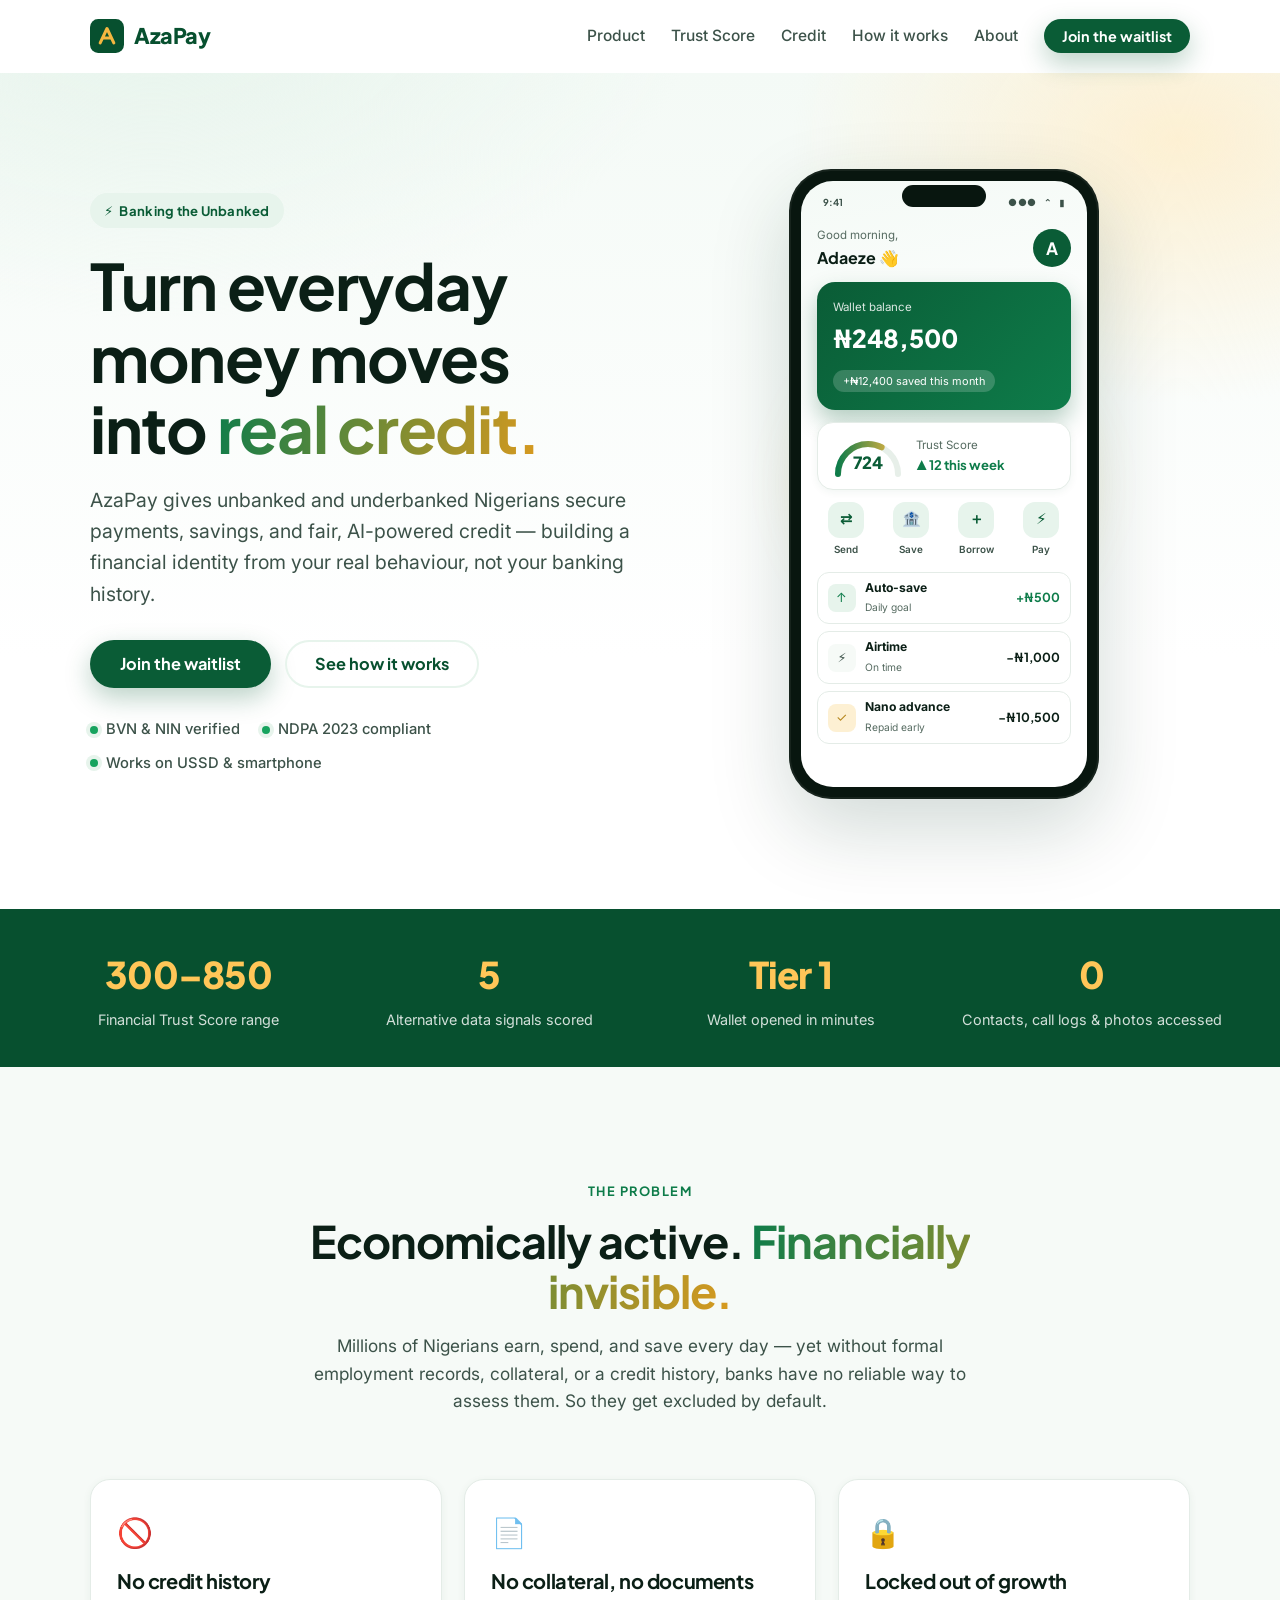
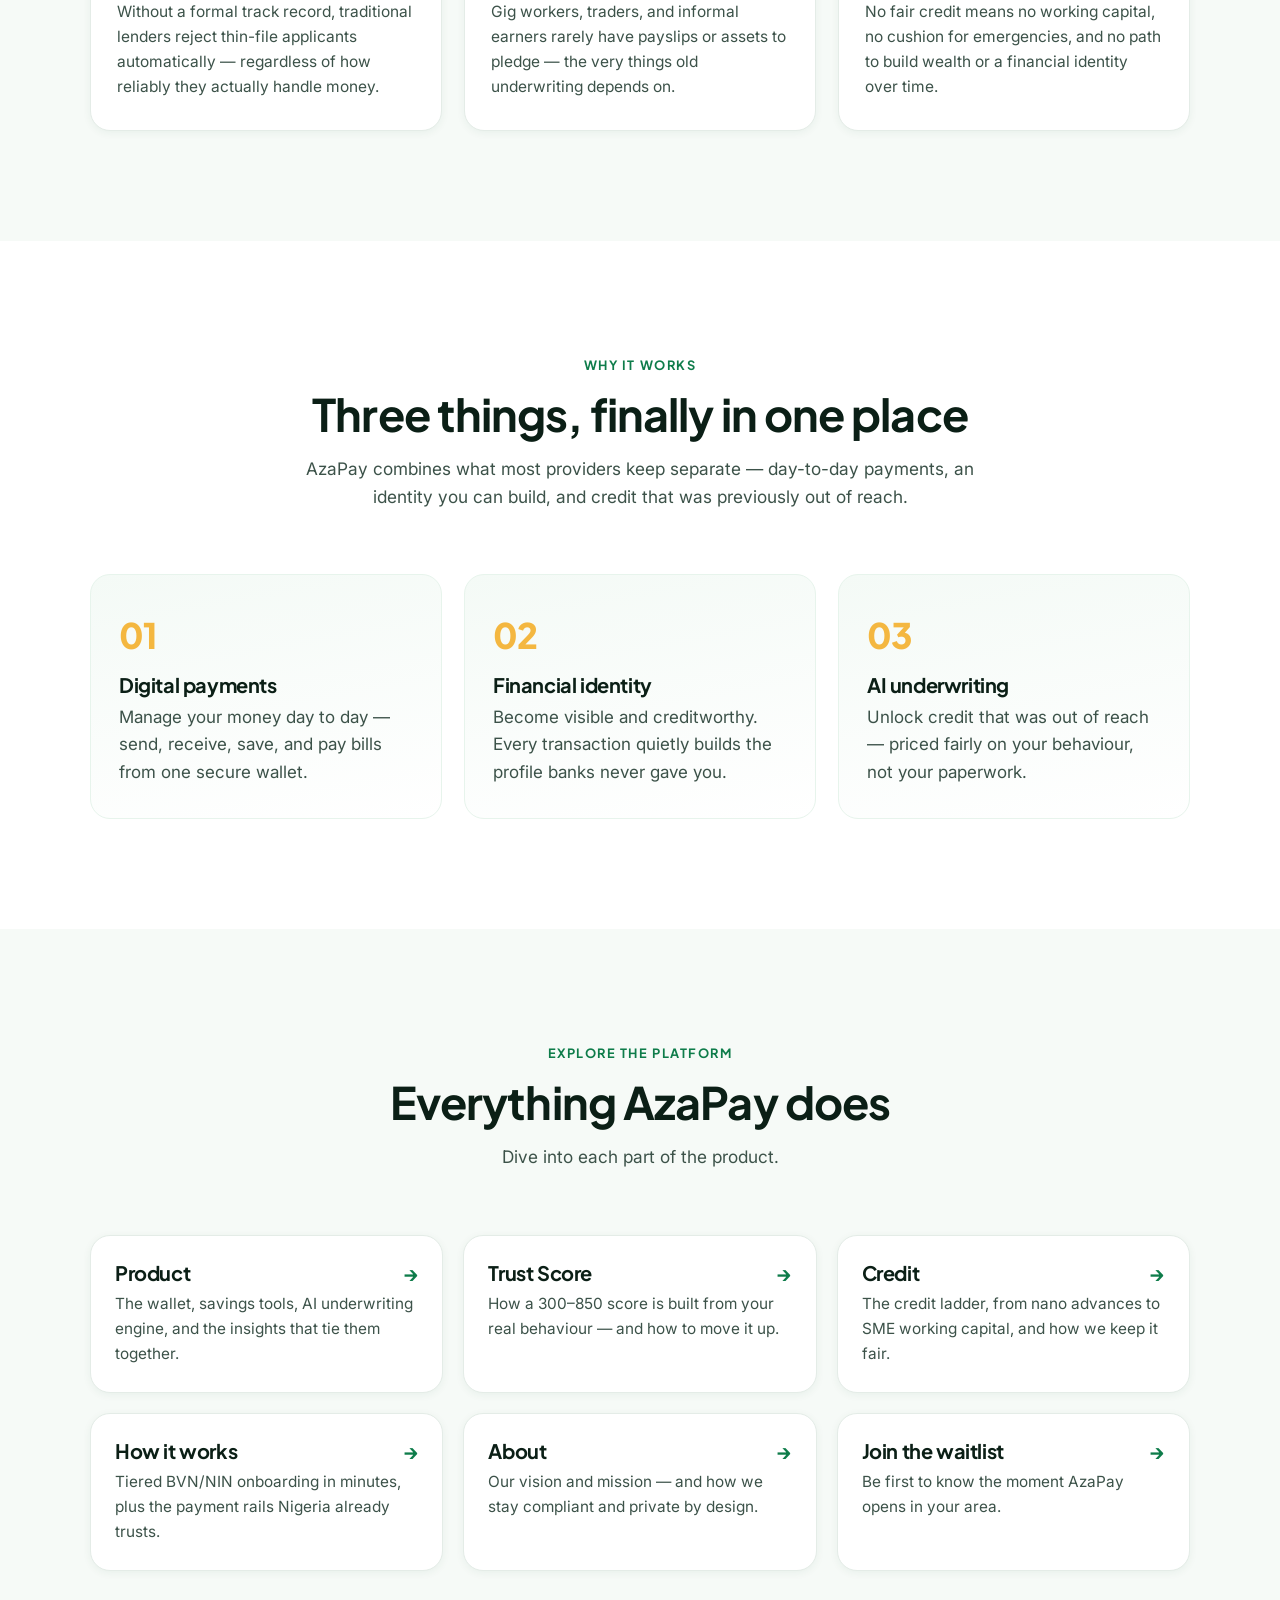
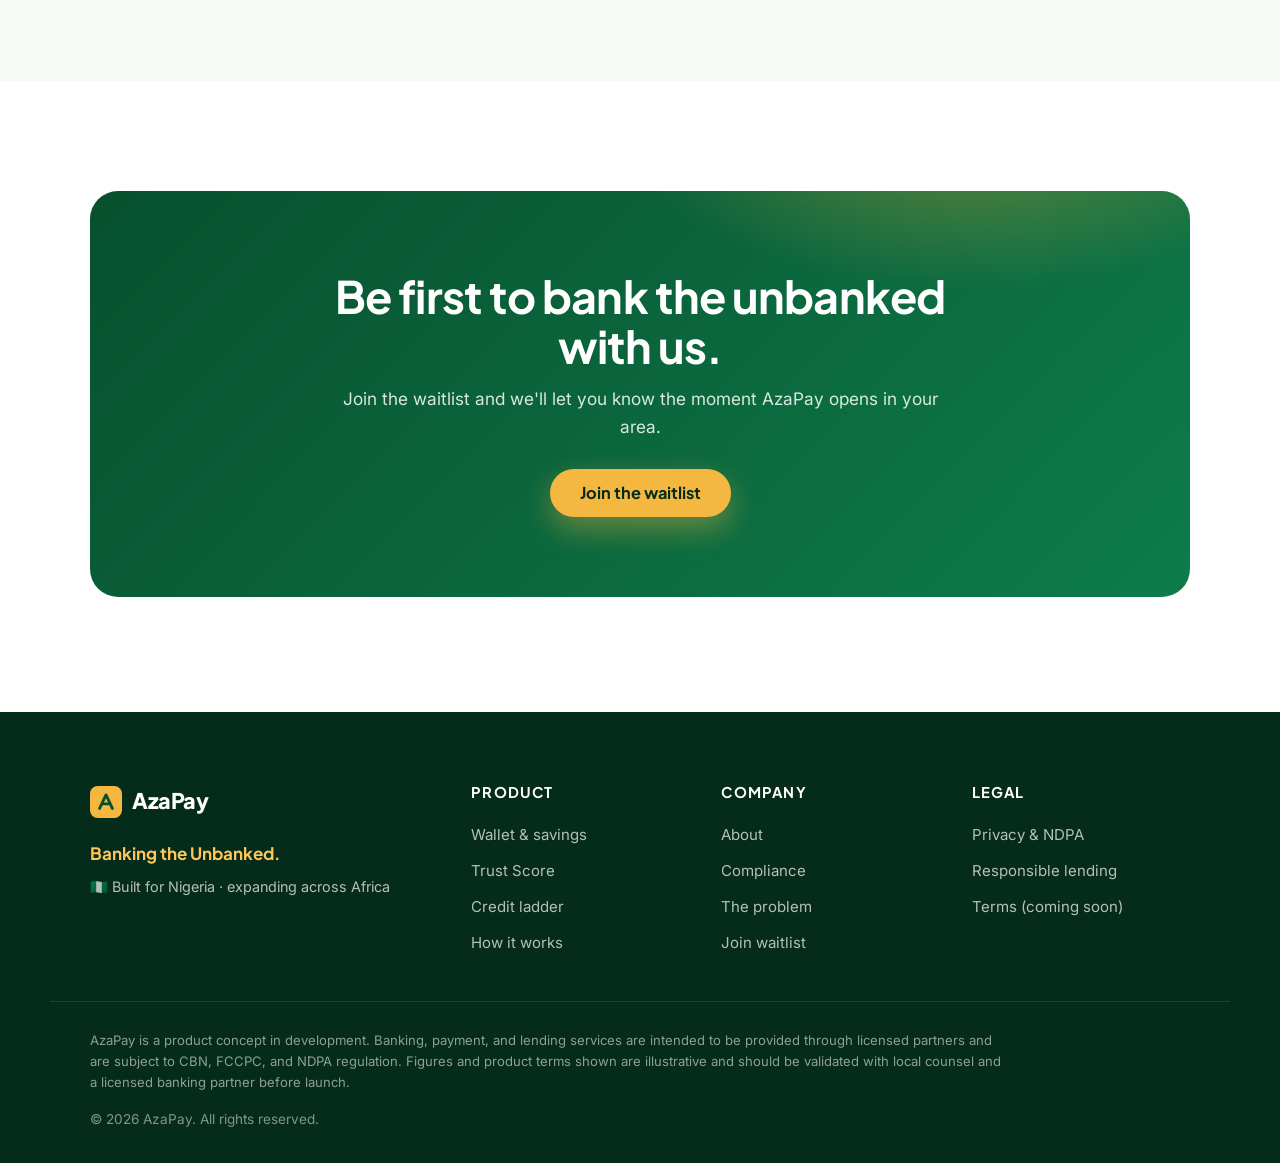
==== commit 64e0dc33: "Convert single-page site into a multi-page site Each menu item is now its own page (Product, Trust S" ====
--- a/index.html
+++ b/index.html
@@ -6,22 +6,18 @@
   <meta name="theme-color" content="#07502F" />
   <title>AzaPay — Banking the Unbanked | AI Credit for Nigeria</title>
   <meta name="description" content="AzaPay is a digital banking and AI-powered credit platform for unbanked and underbanked Nigerians. Secure payments, savings, and fair credit built from a Financial Trust Score — your real behaviour, not your banking history." />
-  <meta name="keywords" content="AzaPay, digital banking Nigeria, AI credit, financial inclusion, unbanked, trust score, BVN, NIN, fintech Nigeria, alternative credit scoring" />
   <meta name="author" content="AzaPay" />
 
-  <!-- Canonical / production origin.
-       LAUNCH TODO: replace azapay.example with your real domain, and switch the
-       og:image / twitter:image below to the matching absolute URL for best crawler support. -->
-  <link rel="canonical" href="https://azapay.example/" />
+  <link rel="canonical" href="https://azapay-website.vercel.app/" />
 
   <!-- Open Graph -->
   <meta property="og:type" content="website" />
-  <meta property="og:url" content="https://azapay.example/" />
+  <meta property="og:url" content="https://azapay-website.vercel.app/" />
   <meta property="og:title" content="AzaPay — Banking the Unbanked" />
   <meta property="og:description" content="Turn everyday money moves into real credit. Digital payments, savings, and AI-powered loans for financially invisible Nigerians." />
   <meta property="og:site_name" content="AzaPay" />
   <meta property="og:locale" content="en_NG" />
-  <meta property="og:image" content="assets/og-cover.png" />
+  <meta property="og:image" content="https://azapay-website.vercel.app/assets/og-cover.png" />
   <meta property="og:image:width" content="1200" />
   <meta property="og:image:height" content="630" />
   <meta property="og:image:alt" content="AzaPay — Banking the Unbanked" />
@@ -30,7 +26,7 @@
   <meta name="twitter:card" content="summary_large_image" />
   <meta name="twitter:title" content="AzaPay — Banking the Unbanked" />
   <meta name="twitter:description" content="Digital payments, savings, and AI-powered credit for unbanked Nigerians." />
-  <meta name="twitter:image" content="assets/og-cover.png" />
+  <meta name="twitter:image" content="https://azapay-website.vercel.app/assets/og-cover.png" />
   <meta name="twitter:image:alt" content="AzaPay — Banking the Unbanked" />
 
   <!-- Favicon (inline SVG) -->
@@ -43,26 +39,26 @@
 
   <link rel="stylesheet" href="styles.css" />
 
-  <!-- Structured data. LAUNCH TODO: replace azapay.example with your real domain and add sameAs social links once profiles exist. -->
+  <!-- Structured data. Uses the live Vercel URL; swap to a custom domain when added, and add sameAs social links once profiles exist. -->
   <script type="application/ld+json">
   {
     "@context": "https://schema.org",
     "@graph": [
       {
         "@type": "Organization",
-        "@id": "https://azapay.example/#organization",
+        "@id": "https://azapay-website.vercel.app/#organization",
         "name": "AzaPay",
-        "url": "https://azapay.example/",
-        "logo": "https://azapay.example/assets/og-cover.png",
+        "url": "https://azapay-website.vercel.app/",
+        "logo": "https://azapay-website.vercel.app/assets/og-cover.png",
         "description": "AzaPay is a digital banking and AI-powered credit platform for unbanked and underbanked Nigerians, building a Financial Trust Score from real behaviour.",
         "areaServed": { "@type": "Country", "name": "Nigeria" }
       },
       {
         "@type": "WebSite",
-        "@id": "https://azapay.example/#website",
-        "url": "https://azapay.example/",
+        "@id": "https://azapay-website.vercel.app/#website",
+        "url": "https://azapay-website.vercel.app/",
         "name": "AzaPay",
-        "publisher": { "@id": "https://azapay.example/#organization" },
+        "publisher": { "@id": "https://azapay-website.vercel.app/#organization" },
         "inLanguage": "en-NG"
       }
     ]
@@ -72,10 +68,9 @@
 <body>
   <a class="skip-link" href="#main">Skip to content</a>
 
-  <!-- ============ NAV ============ -->
   <header class="nav" id="nav">
     <div class="container nav__inner">
-      <a href="#top" class="brand" aria-label="AzaPay home">
+      <a href="index.html" class="brand" aria-label="AzaPay home">
         <span class="brand__mark" aria-hidden="true">
           <svg viewBox="0 0 100 100" width="34" height="34">
             <rect width="100" height="100" rx="24" fill="#07502F"/>
@@ -84,14 +79,13 @@
         </span>
         <span class="brand__name">AzaPay</span>
       </a>
-
       <nav class="nav__links" id="navLinks" aria-label="Primary">
-        <a href="#features">Product</a>
-        <a href="#trust">Trust Score</a>
-        <a href="#loans">Credit</a>
-        <a href="#how">How it works</a>
-        <a href="#about">About</a>
-        <a href="#waitlist" class="btn btn--primary btn--sm nav__cta">Join the waitlist</a>
+        <a href="product.html">Product</a>
+        <a href="trust-score.html">Trust Score</a>
+        <a href="credit.html">Credit</a>
+        <a href="how-it-works.html">How it works</a>
+        <a href="about.html">About</a>
+        <a href="waitlist.html" class="btn btn--primary btn--sm nav__cta">Join the waitlist</a>
       </nav>
 
       <button class="nav__toggle" id="navToggle" aria-expanded="false" aria-controls="navLinks" aria-label="Open menu">
@@ -101,14 +95,13 @@
   </header>
 
   <main id="main" tabindex="-1">
-    <span id="top"></span>
 
     <!-- ============ HERO ============ -->
     <section class="hero">
       <div class="hero__bg" aria-hidden="true"></div>
       <div class="container hero__inner">
         <div class="hero__copy">
-          <span class="eyebrow reveal">⚡ Banking the Unbanked</span>
+          <span class="eyebrow reveal"><span aria-hidden="true">⚡</span> Banking the Unbanked</span>
           <h1 class="reveal">Turn everyday money moves into <span class="grad-text">real credit.</span></h1>
           <p class="hero__lead reveal">
             AzaPay gives unbanked and underbanked Nigerians secure payments, savings, and
@@ -116,8 +109,8 @@
             not your banking history.
           </p>
           <div class="hero__actions reveal">
-            <a href="#waitlist" class="btn btn--primary btn--lg">Join the waitlist</a>
-            <a href="#how" class="btn btn--ghost btn--lg">See how it works</a>
+            <a href="waitlist.html" class="btn btn--primary btn--lg">Join the waitlist</a>
+            <a href="how-it-works.html" class="btn btn--ghost btn--lg">See how it works</a>
           </div>
           <ul class="hero__trust reveal" aria-label="Trust signals">
             <li><span class="dot" aria-hidden="true"></span> BVN &amp; NIN verified</li>
@@ -254,325 +247,13 @@
       </div>
     </section>
 
-    <!-- ============ FEATURES ============ -->
-    <section class="section features" id="features">
-      <div class="container">
-        <div class="section__head reveal">
-          <span class="kicker">What you get</span>
-          <h2>One app. The full financial journey.</h2>
-          <p class="section__sub">
-            AzaPay combines what most providers keep separate — day-to-day payments,
-            an identity you can build, and credit that was previously out of reach.
-          </p>
-        </div>
-
-        <div class="features__grid">
-          <article class="fcard reveal">
-            <div class="fcard__icon">
-              <svg aria-hidden="true" focusable="false" viewBox="0 0 24 24" width="26" height="26" fill="none" stroke="currentColor" stroke-width="1.8" stroke-linecap="round" stroke-linejoin="round"><rect x="2" y="5" width="20" height="14" rx="3"/><path d="M2 10h20M6 15h4"/></svg>
-            </div>
-            <h3>Digital Wallet</h3>
-            <p>A secure mobile wallet to send, receive, and store money. It's your everyday entry point — and the source of the data that powers everything else.</p>
-          </article>
-
-          <article class="fcard reveal">
-            <div class="fcard__icon">
-              <svg aria-hidden="true" focusable="false" viewBox="0 0 24 24" width="26" height="26" fill="none" stroke="currentColor" stroke-width="1.8" stroke-linecap="round" stroke-linejoin="round"><path d="M3 7h15a3 3 0 0 1 3 3v6a3 3 0 0 1-3 3H6a3 3 0 0 1-3-3V7zM3 7l2-3h11l2 3M17 13h.01"/></svg>
-            </div>
-            <h3>Savings Tools</h3>
-            <p>Set money aside automatically and build wealth over time. Consistent saving also feeds positively into your Trust Score.</p>
-          </article>
-
-          <article class="fcard reveal fcard--feature">
-            <span class="fcard__badge">Core differentiator</span>
-            <div class="fcard__icon">
-              <svg aria-hidden="true" focusable="false" viewBox="0 0 24 24" width="26" height="26" fill="none" stroke="currentColor" stroke-width="1.8" stroke-linecap="round" stroke-linejoin="round"><path d="M12 2a3 3 0 0 1 3 3 3 3 0 0 1 3 3 3 3 0 0 1 1 5.8A3 3 0 0 1 16 22a3 3 0 0 1-4 0 3 3 0 0 1-4 0 3 3 0 0 1-3-5.2A3 3 0 0 1 6 8a3 3 0 0 1 3-3 3 3 0 0 1 3-3zM12 8v8M9 12h6"/></svg>
-            </div>
-            <h3>AI Underwriting Engine</h3>
-            <p>Instead of relying on credit bureaus, the engine scores five alternative signals — transaction activity, savings behaviour, remittance flows, bill payments, and income patterns — so we can lend to people banks reject, while keeping risk under control.</p>
-          </article>
-
-          <article class="fcard reveal">
-            <div class="fcard__icon">
-              <svg aria-hidden="true" focusable="false" viewBox="0 0 24 24" width="26" height="26" fill="none" stroke="currentColor" stroke-width="1.8" stroke-linecap="round" stroke-linejoin="round"><path d="M3 17l5-5 4 3 7-8M14 7h5v5"/></svg>
-            </div>
-            <h3>Financial Trust Score</h3>
-            <p>A dynamic score built from real behaviour rather than banking status. It updates as you transact, save, and pay — a credit profile you've never had before.</p>
-          </article>
-
-          <article class="fcard reveal">
-            <div class="fcard__icon">
-              <svg aria-hidden="true" focusable="false" viewBox="0 0 24 24" width="26" height="26" fill="none" stroke="currentColor" stroke-width="1.8" stroke-linecap="round" stroke-linejoin="round"><path d="M12 2l8 4v6c0 5-3.5 8-8 10-4.5-2-8-5-8-10V6l8-4z"/><path d="M9 12l2 2 4-4"/></svg>
-            </div>
-            <h3>Responsible Lending</h3>
-            <p>Affordable credit unlocked by your score — with terms driven by demonstrated behaviour, not collateral or formal employment. Transparent pricing, fair defaults.</p>
-          </article>
-
-          <article class="fcard reveal">
-            <div class="fcard__icon">
-              <svg aria-hidden="true" focusable="false" viewBox="0 0 24 24" width="26" height="26" fill="none" stroke="currentColor" stroke-width="1.8" stroke-linecap="round" stroke-linejoin="round"><circle cx="12" cy="12" r="9"/><path d="M12 8v4l3 2"/></svg>
-            </div>
-            <h3>Personalized Insights</h3>
-            <p>Tailored guidance that helps you understand your money, improve your habits, and strengthen your Trust Score — one clear action at a time.</p>
-          </article>
-        </div>
-      </div>
-    </section>
-
-    <!-- ============ TRUST SCORE ============ -->
-    <section class="section trust" id="trust">
-      <div class="container">
-        <div class="section__head reveal">
-          <span class="kicker">The core IP</span>
-          <h2>Your Financial Trust Score</h2>
-          <p class="section__sub">
-            A 300–850 score that turns your real activity into proof of creditworthiness.
-            It recomputes continuously — and we show you exactly what's moving it.
-          </p>
-        </div>
-
-        <div class="trust__layout">
-          <!-- Gauge -->
-          <div class="trust__gauge reveal">
-            <svg viewBox="0 0 240 150" class="gauge" role="img" aria-label="Trust Score gauge showing 724 out of 850, rated Good">
-              <path d="M20 140 A100 100 0 0 1 220 140" fill="none" stroke="#e7efe9" stroke-width="20" stroke-linecap="round"/>
-              <path id="gaugeArc" d="M20 140 A100 100 0 0 1 220 140" fill="none" stroke="url(#gaugeGrad)" stroke-width="20" stroke-linecap="round" stroke-dasharray="314" stroke-dashoffset="314"/>
-              <defs>
-                <linearGradient id="gaugeGrad" x1="0" y1="0" x2="1" y2="0">
-                  <stop offset="0" stop-color="#C0392B"/>
-                  <stop offset="0.5" stop-color="#0E7C4A"/>
-                  <stop offset="1" stop-color="#F4B740"/>
-                </linearGradient>
-              </defs>
-            </svg>
-            <div class="gauge__center">
-              <p class="gauge__num"><span class="count" data-target="724" data-duration="1600">724</span></p>
-              <p class="gauge__rating">Good · trending up</p>
-              <p class="gauge__scale">300 — 850</p>
-            </div>
-          </div>
-
-          <!-- Signal weights -->
-          <div class="trust__signals reveal">
-            <h3 class="trust__signals-title">What the score is built from</h3>
-            <ul class="weights" aria-label="Trust Score signal weighting">
-              <li class="weight">
-                <div class="weight__top"><span>Repayment history</span><b>35%</b></div>
-                <div class="bar"><i style="--w:35%"></i></div>
-                <small>On-time repayment of any prior AzaPay credit.</small>
-              </li>
-              <li class="weight">
-                <div class="weight__top"><span>Cash-flow stability</span><b>20%</b></div>
-                <div class="bar"><i style="--w:20%"></i></div>
-                <small>Consistent inflows and a positive net balance over time.</small>
-              </li>
-              <li class="weight">
-                <div class="weight__top"><span>Savings behaviour</span><b>15%</b></div>
-                <div class="bar"><i style="--w:15%"></i></div>
-                <small>Regular contributions and untouched savings balances.</small>
-              </li>
-              <li class="weight">
-                <div class="weight__top"><span>Bill &amp; obligation reliability</span><b>15%</b></div>
-                <div class="bar"><i style="--w:15%"></i></div>
-                <small>On-time airtime, utilities, and rent payments.</small>
-              </li>
-              <li class="weight">
-                <div class="weight__top"><span>Transaction depth &amp; tenure</span><b>10%</b></div>
-                <div class="bar"><i style="--w:10%"></i></div>
-                <small>Volume, variety, and length of platform activity.</small>
-              </li>
-              <li class="weight">
-                <div class="weight__top"><span>Verification level</span><b>5%</b></div>
-                <div class="bar"><i style="--w:5%"></i></div>
-                <small>KYC tier completeness and identity confidence.</small>
-              </li>
-            </ul>
-          </div>
-        </div>
-
-        <!-- How scores move -->
-        <div class="trust__moves">
-          <article class="move reveal">
-            <span class="move__icon up" aria-hidden="true">▲</span>
-            <h3>Positive events lift it</h3>
-            <p>On-time repayments, steady savings, and consistent inflows raise your score gradually — unlocking higher limits and cheaper pricing.</p>
-          </article>
-          <article class="move reveal">
-            <span class="move__icon down" aria-hidden="true">▼</span>
-            <h3>Setbacks lower it fairly</h3>
-            <p>Missed repayments or erratic activity pull it down, with the steepest penalty on missed credit — but never with harassment.</p>
-          </article>
-          <article class="move reveal">
-            <span class="move__icon time" aria-hidden="true">⟲</span>
-            <h3>Recent behaviour counts most</h3>
-            <p>Recency is weighted heavily, so a single setback doesn't define you. Get back on track and your score recovers.</p>
-          </article>
-          <article class="move reveal">
-            <span class="move__icon eye" aria-hidden="true">👁</span>
-            <h3>Always explainable</h3>
-            <p>You see the top factors moving your score and concrete actions to improve it — good UX and aligned with fair-lending expectations.</p>
-          </article>
-        </div>
-
-        <p class="trust__note reveal">
-          We start with a transparent rules-plus-scorecard model for the first cohorts,
-          then layer machine learning once there's enough labelled repayment data to train
-          and validate it responsibly.
-        </p>
-      </div>
-    </section>
-
-    <!-- ============ LOANS ============ -->
-    <section class="section loans" id="loans">
-      <div class="container">
-        <div class="section__head reveal">
-          <span class="kicker">Responsible credit</span>
-          <h2>A credit ladder you graduate up</h2>
-          <p class="section__sub">
-            Start small while there's little history to learn from, then unlock larger
-            amounts and better pricing as your Trust Score matures. Limits rise only after
-            you prove on-time behaviour.
-          </p>
-        </div>
-
-        <div class="loans__grid">
-          <article class="lcard reveal">
-            <div class="lcard__head"><h3>Nano advance</h3><span class="lcard__tag">Thin file</span></div>
-            <p class="lcard__amt">₦2,000 – ₦20,000</p>
-            <ul class="lcard__meta">
-              <li><span>Tenor</span><b>7–30 days</b></li>
-              <li><span>Pricing</span><b>Flat 5–10% fee</b></li>
-              <li><span>Repay</span><b>Single auto-debit</b></li>
-            </ul>
-            <p class="lcard__for">New users building their first track record.</p>
-          </article>
-
-          <article class="lcard reveal lcard--featured">
-            <span class="lcard__ribbon">Most popular</span>
-            <div class="lcard__head"><h3>Micro loan</h3><span class="lcard__tag">Established</span></div>
-            <p class="lcard__amt">₦20,000 – ₦250,000</p>
-            <ul class="lcard__meta">
-              <li><span>Tenor</span><b>1–6 months</b></li>
-              <li><span>Pricing</span><b>4–8% / mo reducing</b></li>
-              <li><span>Repay</span><b>Weekly / monthly</b></li>
-            </ul>
-            <p class="lcard__for">Users with a proven repayment history.</p>
-          </article>
-
-          <article class="lcard reveal">
-            <div class="lcard__head"><h3>Pay-in-4 (BNPL)</h3><span class="lcard__tag">Merchants</span></div>
-            <p class="lcard__amt">Up to ₦100,000</p>
-            <ul class="lcard__meta">
-              <li><span>Tenor</span><b>4 fortnightly</b></li>
-              <li><span>Pricing</span><b>Merchant-funded</b></li>
-              <li><span>Repay</span><b>Auto-split on wallet</b></li>
-            </ul>
-            <p class="lcard__for">Spreading bill &amp; merchant payments.</p>
-          </article>
-
-          <article class="lcard reveal">
-            <div class="lcard__head"><h3>SME working capital</h3><span class="lcard__tag">Business</span></div>
-            <p class="lcard__amt">₦250,000 – ₦2,000,000</p>
-            <ul class="lcard__meta">
-              <li><span>Tenor</span><b>3–12 months</b></li>
-              <li><span>Pricing</span><b>Risk-priced 3–6% / mo</b></li>
-              <li><span>Repay</span><b>Cash-flow installments</b></li>
-            </ul>
-            <p class="lcard__for">Small business owners scaling up.</p>
-          </article>
-
-          <article class="lcard reveal">
-            <div class="lcard__head"><h3>Income advance</h3><span class="lcard__tag">Regular inflow</span></div>
-            <p class="lcard__amt">Up to 50% of monthly income</p>
-            <ul class="lcard__meta">
-              <li><span>Tenor</span><b>Until next inflow</b></li>
-              <li><span>Pricing</span><b>Flat fee</b></li>
-              <li><span>Repay</span><b>Auto-deduct on inflow</b></li>
-            </ul>
-            <p class="lcard__for">Earners with detectable regular inflows.</p>
-          </article>
-        </div>
-
-        <div class="principles">
-          <h3 class="principles__title reveal">How we keep credit fair</h3>
-          <div class="principles__grid">
-            <div class="principle reveal"><b>Graduated limits</b><p>Limits rise only after on-time repayment, so risk grows with proven behaviour.</p></div>
-            <div class="principle reveal"><b>Auto-debit first</b><p>Repayment pulls from your wallet on the due date, with reminders 48 hours ahead.</p></div>
-            <div class="principle reveal"><b>Transparent pricing</b><p>Every fee, interest charge, and penalty is shown as one total cost of credit before you accept.</p></div>
-            <div class="principle reveal"><b>Fair default handling</b><p>No harassment, no contact-list shaming — just structured restructuring offers and licensed bureau reporting.</p></div>
-          </div>
-        </div>
-      </div>
-    </section>
-
-    <!-- ============ HOW IT WORKS / ONBOARDING ============ -->
-    <section class="section how" id="how">
-      <div class="container">
-        <div class="section__head reveal">
-          <span class="kicker">Getting started</span>
-          <h2>Verified in minutes, not weeks</h2>
-          <p class="section__sub">
-            Nigeria's tiered KYC — anchored on BVN and NIN — is built for exactly the people
-            banks leave behind. Open a wallet instantly, then unlock more as you verify.
-          </p>
-        </div>
-
-        <div class="how__steps">
-          <ol class="steps">
-            <li class="step reveal"><span class="step__n">1</span><div><h3>Sign up with your phone</h3><p>Verified by a one-time code (OTP). No paperwork.</p></div></li>
-            <li class="step reveal"><span class="step__n">2</span><div><h3>Add your NIN or BVN</h3><p>We retrieve your identity electronically from NIMC or the NIBSS BVN database — done in minutes.</p></div></li>
-            <li class="step reveal"><span class="step__n">3</span><div><h3>Quick liveness check</h3><p>A selfie matched against your verified record confirms it's really you.</p></div></li>
-            <li class="step reveal"><span class="step__n">4</span><div><h3>Wallet opens instantly</h3><p>Start transacting on a Tier 1 wallet while higher tiers verify in the background.</p></div></li>
-            <li class="step reveal"><span class="step__n">5</span><div><h3>Unlock more</h3><p>Add a second identifier and address to reach Tier 2 &amp; 3 — bigger payments and credit.</p></div></li>
-          </ol>
-
-          <div class="tiers reveal">
-            <h3 class="tiers__title">Three tiers of access</h3>
-            <div class="tier">
-              <div class="tier__badge">Tier 1</div>
-              <div><b>BVN or NIN</b><p>Instant sign-up with low caps — get in fast.</p></div>
-            </div>
-            <div class="tier">
-              <div class="tier__badge tier__badge--2">Tier 2</div>
-              <div><b>BVN and NIN</b><p>Mid limits for regular daily use.</p></div>
-            </div>
-            <div class="tier">
-              <div class="tier__badge tier__badge--3">Tier 3</div>
-              <div><b>BVN, NIN + address</b><p>High limits for SME and credit users.</p></div>
-            </div>
-          </div>
-        </div>
-
-        <!-- Inclusion touches -->
-        <div class="inclusion reveal">
-          <span class="inclusion__icon" aria-hidden="true">🤝</span>
-          <p><b>Built for everyone.</b> Full onboarding over <b>USSD</b> for feature phones, assisted sign-up through our <b>agent network</b>, and remote BVN enrolment for diaspora users sending money home.</p>
-        </div>
-
-        <!-- Rails -->
-        <div class="rails">
-          <p class="rails__label reveal">Money moves on the rails Nigeria already trusts</p>
-          <div class="rails__row">
-            <span class="rail reveal">NIBSS Instant Payments (NIP)</span>
-            <span class="rail reveal">USSD</span>
-            <span class="rail reveal">NQR codes</span>
-            <span class="rail reveal">AfriGo card</span>
-            <span class="rail reveal">Agent banking</span>
-          </div>
-          <p class="rails__sub reveal">
-            We sit on top of these rails through a licensed deposit-taking partner, so your
-            balance stays in regulated, insured accounts — not on AzaPay's balance sheet.
-          </p>
-        </div>
-      </div>
-    </section>
-
     <!-- ============ VALUE PROP ============ -->
     <section class="section value">
       <div class="container">
         <div class="section__head reveal">
           <span class="kicker">Why it works</span>
           <h2>Three things, finally in one place</h2>
+          <p class="section__sub">AzaPay combines what most providers keep separate — day-to-day payments, an identity you can build, and credit that was previously out of reach.</p>
         </div>
         <div class="value__grid">
           <article class="vcard reveal">
@@ -594,100 +275,62 @@
       </div>
     </section>
 
-    <!-- ============ COMPLIANCE / TRUST ============ -->
-    <section class="section compliance" id="compliance">
+    <!-- ============ EXPLORE ============ -->
+    <section class="section explore problem">
       <div class="container">
         <div class="section__head reveal">
-          <span class="kicker">Built on trust</span>
-          <h2>Compliant by design, private by default</h2>
-          <p class="section__sub">
-            Nigeria has tightened fintech and lending rules — so for us, compliance is
-            foundational, not optional. And we built privacy in where earlier lenders failed.
-          </p>
-        </div>
-
-        <div class="compliance__grid">
-          <article class="ccard reveal">
-            <h3>CBN-aligned</h3>
-            <p>We operate on top of a licensed bank or Mobile Money Operator and a payments aggregator for NIP access — the capital-light, regulated route.</p>
-          </article>
-          <article class="ccard reveal">
-            <h3>FCCPC digital-lending rules</h3>
-            <p>Designed to register under the DEON Consumer Lending Regulations 2025, with plain-language pricing and a fast, fair complaints process.</p>
-          </article>
-          <article class="ccard reveal">
-            <h3>NDPA 2023</h3>
-            <p>Built around the Nigeria Data Protection Act — with a Data Protection Impact Assessment and consent-based data sharing under CBN open banking.</p>
-          </article>
-          <article class="ccard reveal ccard--privacy">
-            <span class="ccard__lock" aria-hidden="true">
-              <svg viewBox="0 0 24 24" width="22" height="22" fill="none" stroke="currentColor" stroke-width="1.8" stroke-linecap="round" stroke-linejoin="round"><rect x="4" y="10" width="16" height="11" rx="2"/><path d="M8 10V7a4 4 0 0 1 8 0v3"/></svg>
-            </span>
-            <h3>We never touch your contacts</h3>
-            <p>No access to your contacts, call logs, or photo gallery — ever. That rules out the contact-shaming tactics that got earlier loan apps sanctioned.</p>
-          </article>
-        </div>
-      </div>
-    </section>
-
-    <!-- ============ ABOUT / VISION ============ -->
-    <section class="section about" id="about">
-      <div class="container">
-        <div class="about__grid">
-          <div class="about__lead reveal">
-            <span class="kicker kicker--light">Our purpose</span>
-            <h2>Finance decided by behaviour, not banking status.</h2>
-            <p>
-              We're building toward a future where access to finance is determined by what
-              you actually do with money — not whether a bank ever recognised you.
-            </p>
-          </div>
-          <div class="about__cards">
-            <article class="acard reveal">
-              <h3>Vision</h3>
-              <p>To become Africa's leading financial identity platform — enabling every individual to access financial services and long-term security, regardless of banking history.</p>
-            </article>
-            <article class="acard reveal">
-              <h3>Mission</h3>
-              <p>To empower underserved communities through digital financial solutions that transform everyday transactions into trust, opportunity, and economic growth.</p>
-            </article>
-            <article class="acard reveal">
-              <h3>Long-term goal</h3>
-              <p>Build the largest alternative credit ecosystem in Nigeria, then expand across Africa — creating finance that runs on real behaviour, not gatekeepers.</p>
-            </article>
-          </div>
-        </div>
-      </div>
-    </section>
-
-    <!-- ============ WAITLIST CTA ============ -->
-    <section class="section cta" id="waitlist">
+          <span class="kicker">Explore the platform</span>
+          <h2>Everything AzaPay does</h2>
+          <p class="section__sub">Dive into each part of the product.</p>
+        </div>
+        <div class="explore__grid">
+          <a class="ecard reveal" href="product.html">
+            <h3>Product <span class="arrow" aria-hidden="true">→</span></h3>
+            <p>The wallet, savings tools, AI underwriting engine, and the insights that tie them together.</p>
+          </a>
+          <a class="ecard reveal" href="trust-score.html">
+            <h3>Trust Score <span class="arrow" aria-hidden="true">→</span></h3>
+            <p>How a 300–850 score is built from your real behaviour — and how to move it up.</p>
+          </a>
+          <a class="ecard reveal" href="credit.html">
+            <h3>Credit <span class="arrow" aria-hidden="true">→</span></h3>
+            <p>The credit ladder, from nano advances to SME working capital, and how we keep it fair.</p>
+          </a>
+          <a class="ecard reveal" href="how-it-works.html">
+            <h3>How it works <span class="arrow" aria-hidden="true">→</span></h3>
+            <p>Tiered BVN/NIN onboarding in minutes, plus the payment rails Nigeria already trusts.</p>
+          </a>
+          <a class="ecard reveal" href="about.html">
+            <h3>About <span class="arrow" aria-hidden="true">→</span></h3>
+            <p>Our vision and mission — and how we stay compliant and private by design.</p>
+          </a>
+          <a class="ecard reveal" href="waitlist.html">
+            <h3>Join the waitlist <span class="arrow" aria-hidden="true">→</span></h3>
+            <p>Be first to know the moment AzaPay opens in your area.</p>
+          </a>
+        </div>
+      </div>
+    </section>
+
+    <!-- ============ CTA ============ -->
+    <section class="section cta">
       <div class="container">
         <div class="cta__card reveal">
           <div class="cta__bg" aria-hidden="true"></div>
           <div class="cta__content">
             <h2>Be first to bank the unbanked with us.</h2>
             <p>Join the waitlist and we'll let you know the moment AzaPay opens in your area.</p>
-            <form class="cta__form" id="waitlistForm" novalidate>
-              <div class="field">
-                <label class="sr-only" for="email">Email address</label>
-                <input type="email" id="email" name="email" placeholder="you@example.com" autocomplete="email" aria-describedby="formNote" required />
-              </div>
-              <button type="submit" class="btn btn--gold btn--lg">Join the waitlist</button>
-            </form>
-            <p class="cta__formnote" id="formNote" role="status" aria-live="polite"></p>
-            <p class="cta__micro">No spam. We'll only email you about early access.</p>
+            <a href="waitlist.html" class="btn btn--gold btn--lg">Join the waitlist</a>
           </div>
         </div>
       </div>
     </section>
   </main>
 
-  <!-- ============ FOOTER ============ -->
   <footer class="footer">
     <div class="container footer__inner">
       <div class="footer__brand">
-        <a href="#top" class="brand brand--light" aria-label="AzaPay home">
+        <a href="index.html" class="brand brand--light" aria-label="AzaPay home">
           <span class="brand__mark" aria-hidden="true">
             <svg viewBox="0 0 100 100" width="32" height="32">
               <rect width="100" height="100" rx="24" fill="#F4B740"/>
@@ -697,30 +340,30 @@
           <span class="brand__name">AzaPay</span>
         </a>
         <p class="footer__tag">Banking the Unbanked.</p>
-        <p class="footer__loc">🇳🇬 Built for Nigeria · expanding across Africa</p>
+        <p class="footer__loc"><span aria-hidden="true">🇳🇬</span> Built for Nigeria · expanding across Africa</p>
       </div>
 
       <nav class="footer__col" aria-label="Product">
         <h2>Product</h2>
-        <a href="#features">Wallet &amp; savings</a>
-        <a href="#trust">Trust Score</a>
-        <a href="#loans">Credit ladder</a>
-        <a href="#how">How it works</a>
+        <a href="product.html">Wallet &amp; savings</a>
+        <a href="trust-score.html">Trust Score</a>
+        <a href="credit.html">Credit ladder</a>
+        <a href="how-it-works.html">How it works</a>
       </nav>
 
       <nav class="footer__col" aria-label="Company">
         <h2>Company</h2>
-        <a href="#about">About</a>
-        <a href="#compliance">Compliance</a>
-        <a href="#problem">The problem</a>
-        <a href="#waitlist">Join waitlist</a>
+        <a href="about.html">About</a>
+        <a href="about.html#compliance">Compliance</a>
+        <a href="index.html#problem">The problem</a>
+        <a href="waitlist.html">Join waitlist</a>
       </nav>
 
       <nav class="footer__col" aria-label="Legal">
         <h2>Legal</h2>
-        <a href="#compliance">Privacy &amp; NDPA</a>
-        <a href="#compliance">Responsible lending</a>
-        <a href="#compliance">Terms (coming soon)</a>
+        <a href="about.html#compliance">Privacy &amp; NDPA</a>
+        <a href="credit.html#principles">Responsible lending</a>
+        <a href="waitlist.html">Terms (coming soon)</a>
       </nav>
     </div>
 
--- a/styles.css
+++ b/styles.css
@@ -129,6 +129,12 @@
 .nav__links a:not(.btn) { font-weight: 500; font-size: .97rem; color: var(--ink-soft); transition: color .2s; padding-block: 10px; }
 .nav__links a:not(.btn):hover { color: var(--green-700); }
 .nav__cta { color: #fff; }
+.nav__links a:not(.btn)[aria-current="page"] { color: var(--green-700); font-weight: 600; }
+.nav__links a:not(.btn)[aria-current="page"]::after {
+  content: ""; display: block; height: 2px; border-radius: 2px; margin-top: 3px;
+  background: linear-gradient(90deg, var(--green-600), var(--gold-500));
+}
+.nav__links a.btn[aria-current="page"] { box-shadow: 0 10px 26px rgba(10, 92, 54, .28), inset 0 0 0 2px var(--gold-400); }
 
 .nav__toggle { display: none; width: 44px; height: 44px; flex-direction: column; gap: 5px; align-items: center; justify-content: center; }
 .nav__toggle span { width: 24px; height: 2.5px; background: var(--green-800); border-radius: 2px; transition: transform .3s, opacity .3s; }
@@ -214,6 +220,34 @@
 .app-row__amt { font-family: var(--font-head); font-weight: 700; font-size: .78rem; }
 .app-row__amt.green { color: var(--green-600); }
 
+/* ---------- Page hero (inner pages) ---------- */
+.page-hero { position: relative; text-align: center; padding: clamp(54px, 9vw, 96px) 0 clamp(28px, 5vw, 52px); overflow: hidden; }
+.page-hero::before {
+  content: ""; position: absolute; inset: 0; z-index: -1;
+  background:
+    radial-gradient(760px 420px at 16% -22%, var(--green-100), transparent 60%),
+    radial-gradient(640px 380px at 92% -12%, var(--gold-100), transparent 55%),
+    linear-gradient(180deg, var(--green-050), #fff 82%);
+}
+.page-hero .eyebrow { margin-bottom: 16px; }
+.page-hero h1 { font-size: clamp(2rem, 4.6vw, 3.25rem); max-width: 760px; margin: 0 auto; }
+.page-hero__sub { max-width: 640px; margin: 18px auto 0; color: var(--ink-soft); font-size: clamp(1.02rem, 1.6vw, 1.18rem); }
+.section--top { padding-top: clamp(28px, 4vw, 48px); }
+
+/* ---------- Home explore grid ---------- */
+.explore__grid { display: grid; grid-template-columns: repeat(3, 1fr); gap: 20px; }
+.ecard {
+  display: flex; flex-direction: column; gap: 8px; background: #fff; border: 1px solid var(--line);
+  border-radius: var(--radius); padding: 26px 24px; box-shadow: var(--shadow-sm);
+  transition: transform .25s var(--ease), box-shadow .25s, border-color .25s;
+}
+.ecard:hover { transform: translateY(-5px); box-shadow: var(--shadow); border-color: var(--green-100); }
+.ecard h3 { display: flex; align-items: center; justify-content: space-between; gap: 10px; }
+.ecard .arrow { color: var(--green-600); font-weight: 700; transition: transform .2s var(--ease); }
+.ecard:hover .arrow { transform: translateX(5px); }
+.ecard p { color: var(--ink-soft); font-size: .96rem; }
+.waitlist__trust { justify-content: center; margin-top: 30px; }
+
 /* ---------- Stats bar ---------- */
 .stats { background: var(--green-800); color: #fff; }
 .stats__grid { display: grid; grid-template-columns: repeat(4, 1fr); gap: 24px; padding: 36px 0; }
@@ -228,7 +262,6 @@
   display: inline-block; font-family: var(--font-head); font-weight: 700; font-size: .8rem;
   letter-spacing: .12em; text-transform: uppercase; color: var(--green-600); margin-bottom: 14px;
 }
-.kicker--light { color: var(--gold-400); }
 .section__head h2 { margin-bottom: 16px; }
 .section__sub { color: var(--ink-soft); font-size: 1.08rem; }
 
@@ -309,6 +342,8 @@
   .lcard { grid-column: span 2; }
   .lcard--featured { order: -1; transform: scale(1.03); }
   .lcard--featured:hover { transform: scale(1.03) translateY(-5px); }
+  /* Centre the 2-card bottom row under the 3-card top row */
+  .loans__grid .lcard:nth-last-child(2) { grid-column: 2 / span 2; }
 }
 
 .principles { margin-top: clamp(48px, 6vw, 72px); }
@@ -329,7 +364,7 @@
 .step p { color: var(--ink-soft); font-size: .94rem; }
 
 .tiers { background: #fff; border: 1px solid var(--line); border-radius: var(--radius-lg); padding: 30px 28px; box-shadow: var(--shadow); }
-.tiers__title { margin-bottom: 20px; font-size: 1.2rem; }
+.tiers__title, .steps__title { margin-bottom: 20px; font-size: 1.2rem; }
 .tier { display: flex; gap: 16px; align-items: center; padding: 16px 0; border-bottom: 1px solid var(--line); }
 .tier:last-child { border-bottom: none; padding-bottom: 0; }
 .tier:first-of-type { padding-top: 0; }
@@ -370,12 +405,9 @@
 .ccard__lock { display: inline-grid; place-items: center; width: 44px; height: 44px; border-radius: 12px; background: rgba(5,43,26,.14); color: var(--green-900); margin-bottom: 14px; }
 
 /* ---------- About ---------- */
-.about__grid { display: grid; grid-template-columns: .9fr 1.1fr; gap: clamp(32px, 5vw, 60px); align-items: center; }
-.about__lead h2 { margin-bottom: 16px; }
-.about__lead p { color: var(--ink-soft); font-size: 1.05rem; }
-.about__cards { display: flex; flex-direction: column; gap: 16px; }
-.acard { background: #fff; border: 1px solid var(--line); border-left: 4px solid var(--gold-500); border-radius: 0 var(--radius) var(--radius) 0; padding: 24px 26px; box-shadow: var(--shadow-sm); }
-.acard h3 { color: var(--green-700); margin-bottom: 8px; }
+.acard { background: #fff; border: 1px solid var(--line); border-radius: var(--radius); padding: 24px 26px; box-shadow: var(--shadow-sm); }
+.value__grid .acard { border-top: 4px solid var(--gold-500); }
+.acard h2, .acard h3 { font-size: 1.25rem; color: var(--green-700); margin-bottom: 8px; }
 .acard p { color: var(--ink-soft); font-size: .98rem; }
 
 /* ---------- CTA ---------- */
@@ -436,9 +468,9 @@
   .hero__actions, .hero__trust { justify-content: center; }
   .hero__lead { margin-inline: auto; }
   .hero__visual { margin-top: 20px; }
-  .trust__layout, .how__steps, .about__grid { grid-template-columns: 1fr; }
+  .trust__layout, .how__steps { grid-template-columns: 1fr; }
   .trust__moves, .compliance__grid, .principles__grid { grid-template-columns: repeat(2, 1fr); }
-  .features__grid, .problem__grid, .value__grid { grid-template-columns: repeat(2, 1fr); }
+  .features__grid, .problem__grid, .value__grid, .explore__grid { grid-template-columns: repeat(2, 1fr); }
 }
 
 @media (max-width: 760px) {
@@ -451,6 +483,8 @@
     visibility: hidden; /* removes off-screen links from tab order + a11y tree when closed */
   }
   .nav__links.is-open { transform: translateY(0); visibility: visible; }
+  /* In the stacked drawer, current-page state shows via colour/weight — drop the full-width underline */
+  .nav__links a:not(.btn)[aria-current="page"]::after { display: none; }
   .nav__links a:not(.btn) { padding: 14px 4px; border-bottom: 1px solid var(--line); }
   .nav__cta { margin-top: 12px; text-align: center; }
   .nav__toggle { display: flex; }
@@ -459,7 +493,7 @@
 
 @media (max-width: 560px) {
   body { font-size: 16px; }
-  .features__grid, .problem__grid, .value__grid, .trust__moves, .compliance__grid, .principles__grid { grid-template-columns: 1fr; }
+  .features__grid, .problem__grid, .value__grid, .trust__moves, .compliance__grid, .principles__grid, .explore__grid { grid-template-columns: 1fr; }
   .cta__form { flex-direction: column; }
   .cta__form input { text-align: center; }
   .footer__inner { grid-template-columns: 1fr 1fr; gap: 28px 20px; }
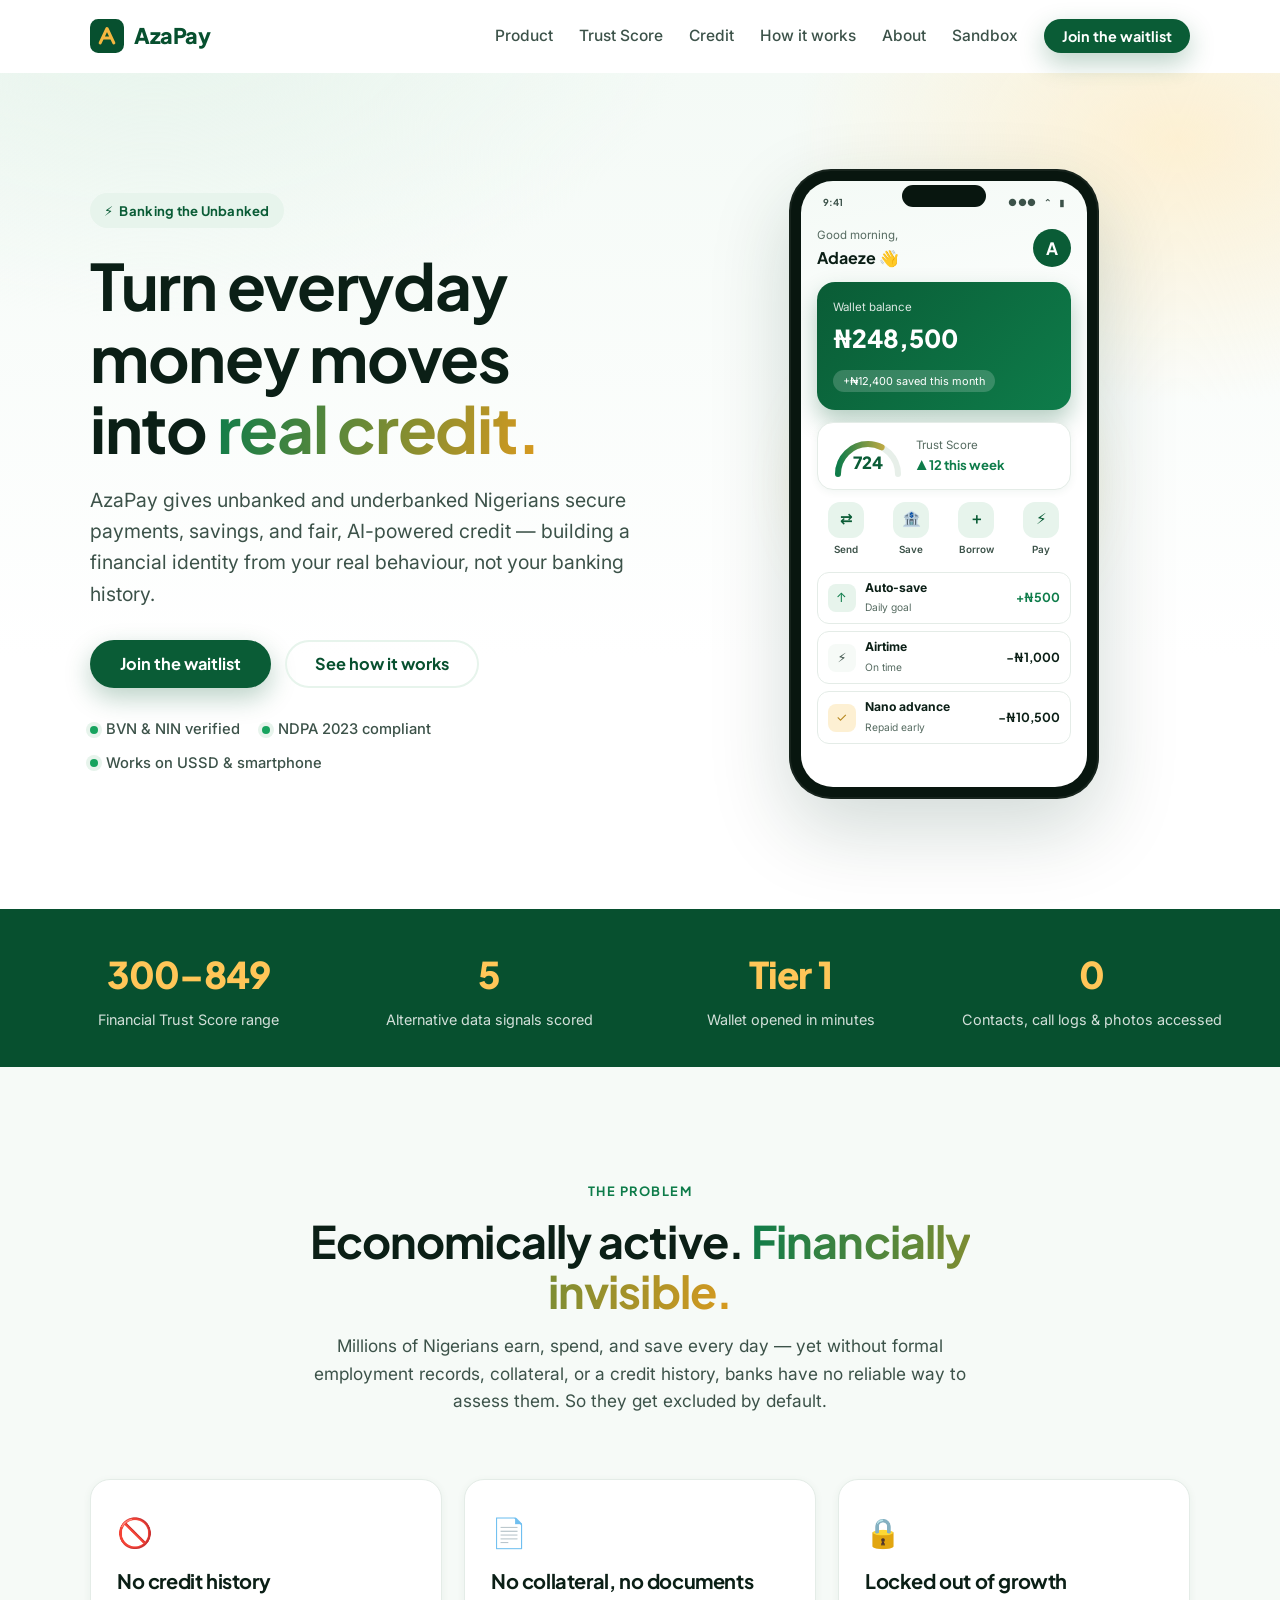
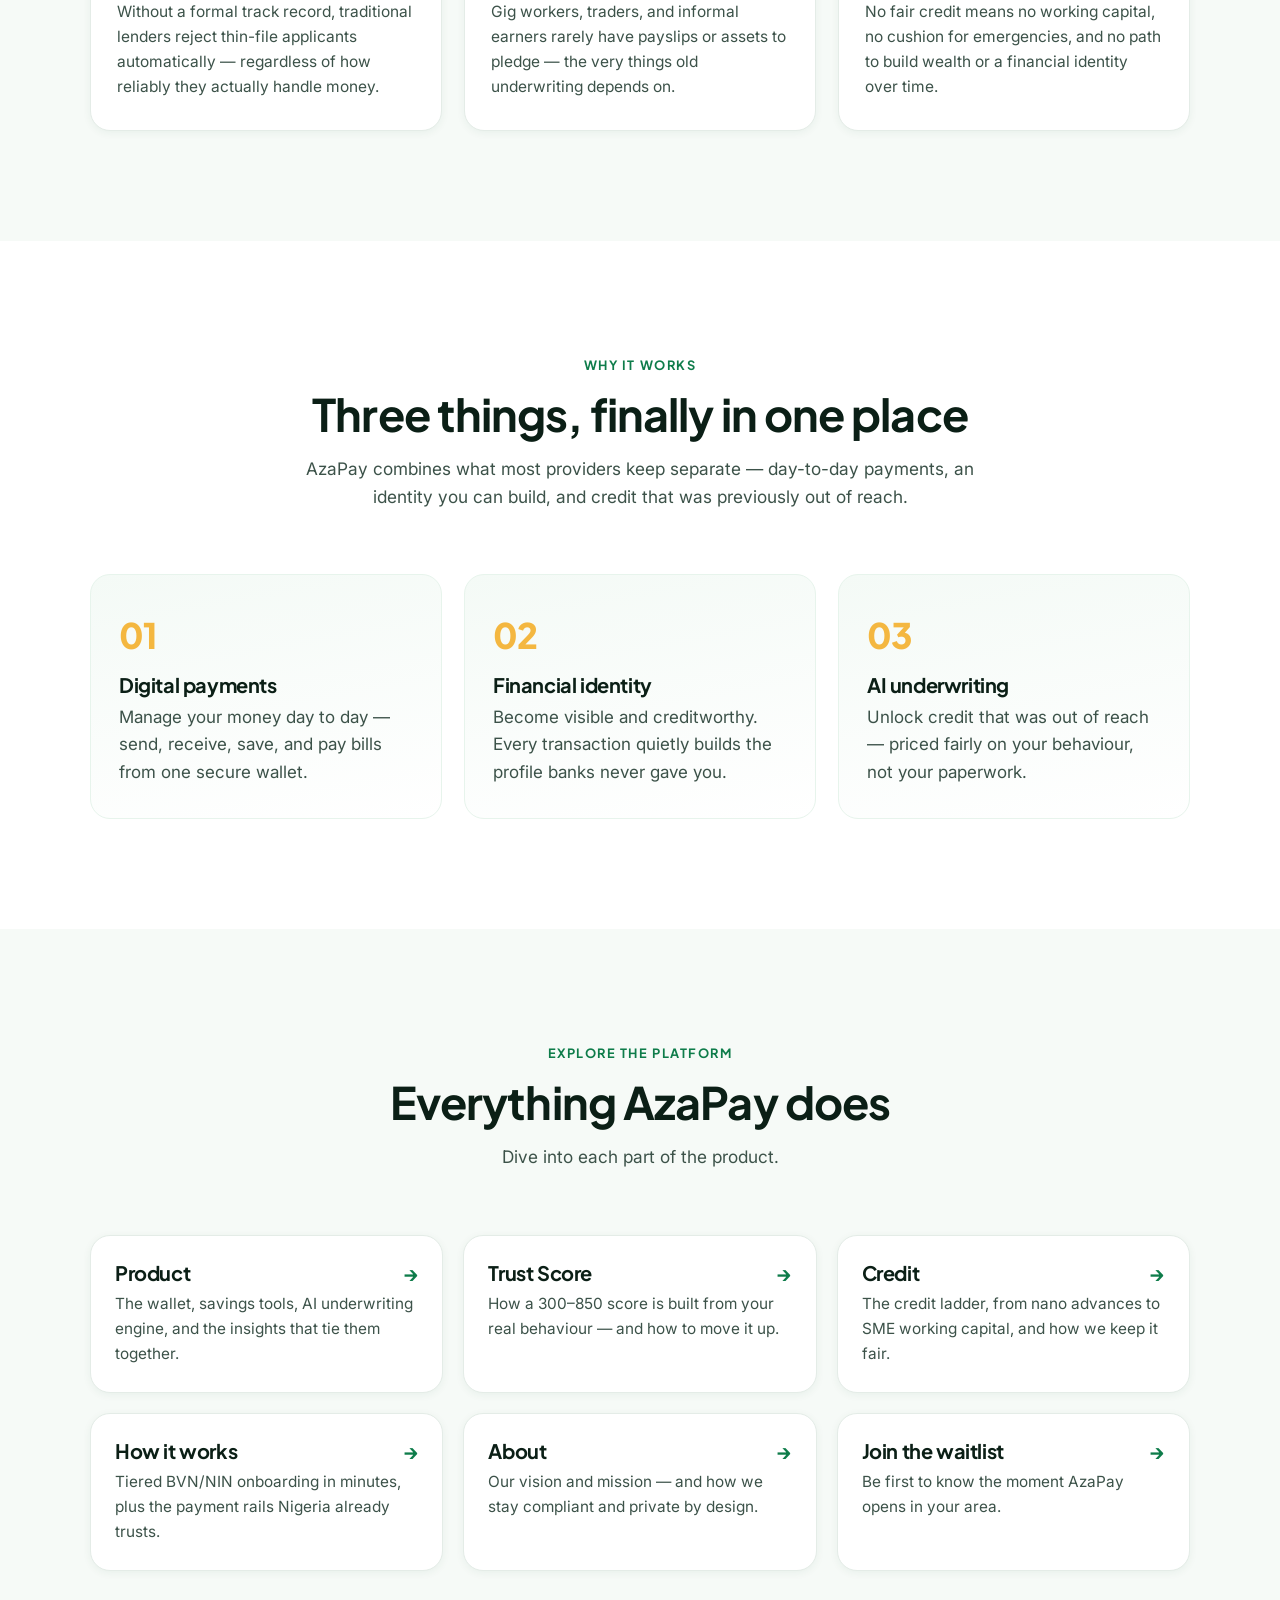
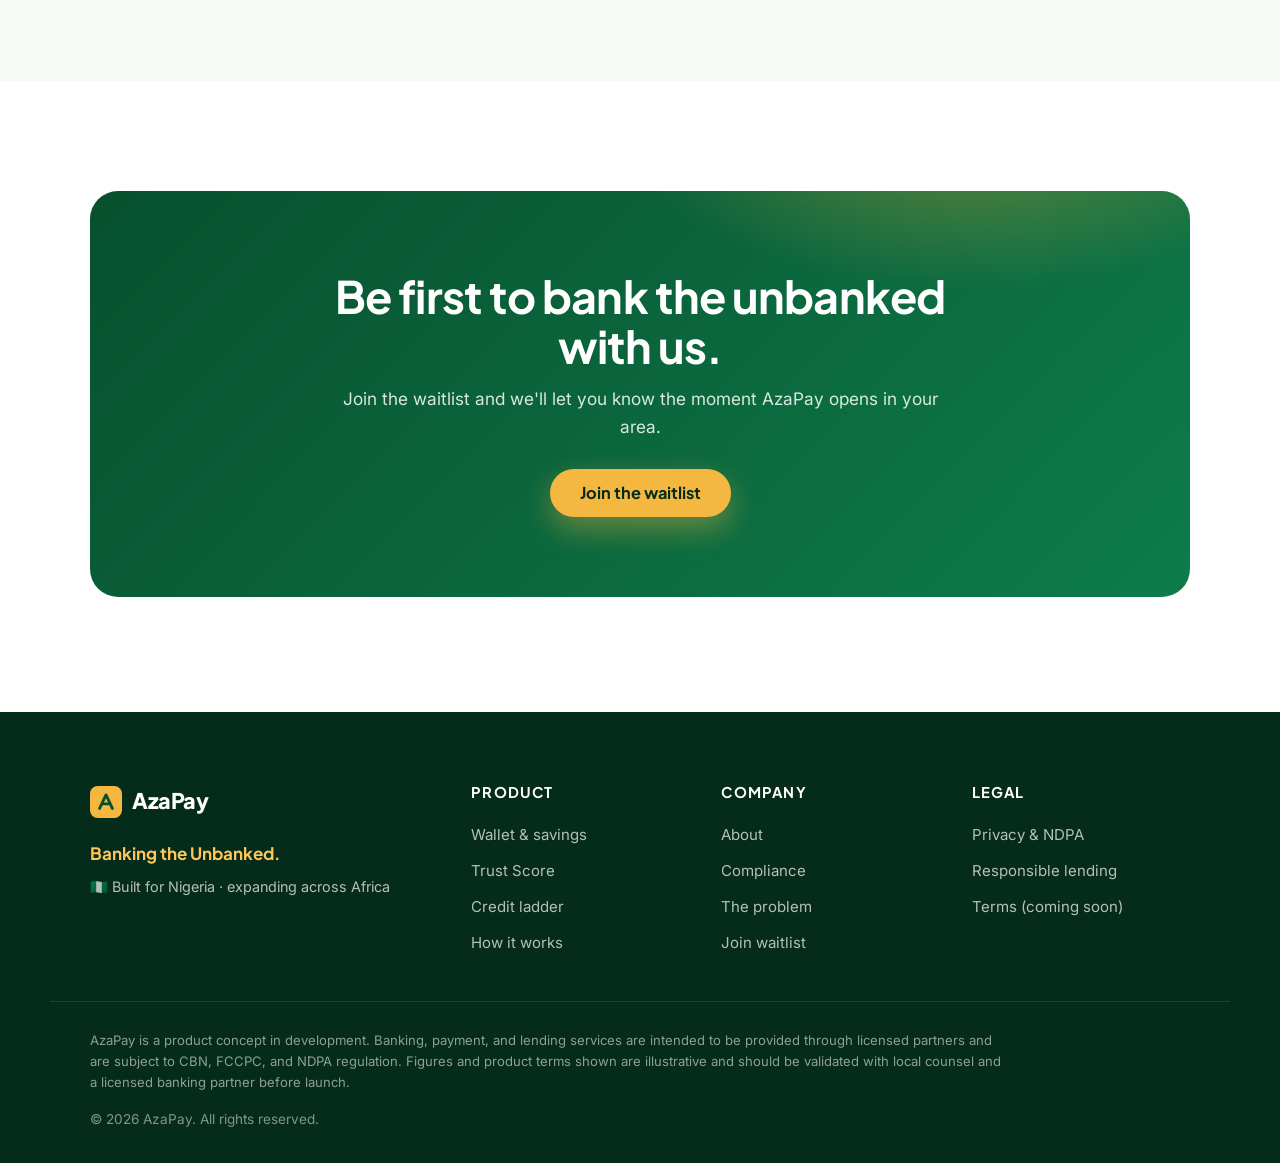
==== commit fd9965c8: "Add Stripe test-mode payments sandbox New Sandbox page simulates the AzaPay journey: loan approval a" ====
--- a/index.html
+++ b/index.html
@@ -85,6 +85,7 @@
         <a href="credit.html">Credit</a>
         <a href="how-it-works.html">How it works</a>
         <a href="about.html">About</a>
+        <a href="sandbox.html">Sandbox</a>
         <a href="waitlist.html" class="btn btn--primary btn--sm nav__cta">Join the waitlist</a>
       </nav>
 
--- a/styles.css
+++ b/styles.css
@@ -25,6 +25,7 @@
   --ink-soft: #3c5249;
   --ink-mute: #566b61;
   --line: #e4ece7;
+  --line-strong: #9fb3a8; /* ≥3:1 on white — for interactive control borders */
   --white: #ffffff;
   --paper: #f6faf7;
 
@@ -460,6 +461,60 @@
 /* ---------- Reveal animation ---------- */
 .reveal { opacity: 0; transform: translateY(22px); transition: opacity .7s var(--ease), transform .7s var(--ease); }
 .reveal.is-visible { opacity: 1; transform: none; }
+
+/* ---------- Payments sandbox ---------- */
+.sbx { max-width: 760px; margin-inline: auto; }
+.sandbox-notice { background: var(--gold-100); border: 1px solid #f0d79a; border-radius: var(--radius-sm); padding: 14px 18px; font-size: .92rem; color: #7a5a12; margin-bottom: 22px; }
+.sandbox-notice code, .sbx code { font-family: ui-monospace, "SFMono-Regular", Menlo, Consolas, monospace; background: rgba(7, 80, 47, .08); padding: 1px 6px; border-radius: 6px; font-size: .86em; }
+
+.wallet-card { display: flex; align-items: center; gap: 18px; flex-wrap: wrap; background: linear-gradient(135deg, var(--green-800), var(--green-600)); color: #fff; border-radius: var(--radius); padding: 22px 24px; box-shadow: var(--shadow); margin-bottom: 22px; }
+.wallet-card__label { font-size: .68rem; opacity: .85; text-transform: uppercase; letter-spacing: .08em; }
+.wallet-card__bal { font-family: var(--font-head); font-weight: 800; font-size: 1.9rem; line-height: 1.1; }
+.wallet-card__score { margin-left: auto; text-align: right; }
+.wallet-card__scoreval { font-family: var(--font-head); font-weight: 800; font-size: 1.4rem; color: var(--gold-400); }
+.wallet-card .btn--ghost { color: #fff; box-shadow: inset 0 0 0 2px rgba(255, 255, 255, .35); }
+.wallet-card .btn--ghost:hover { box-shadow: inset 0 0 0 2px rgba(255, 255, 255, .7); }
+
+.sbx-alert { border-radius: var(--radius-sm); padding: 14px 18px; margin-bottom: 22px; font-weight: 600; font-size: .95rem; }
+.sbx-alert.ok { background: var(--green-100); color: var(--green-800); border: 1px solid var(--green-300); }
+.sbx-alert.err { background: #fbe9e7; color: #9b2c1e; border: 1px solid #f0b3aa; }
+.sbx-alert.info { background: var(--gold-100); color: #7a5a12; border: 1px solid #f0d79a; }
+
+.sbx-step { background: #fff; border: 1px solid var(--line); border-radius: var(--radius); padding: 26px 24px; margin-bottom: 18px; box-shadow: var(--shadow-sm); }
+.sbx-step.is-done { border-color: var(--green-300); }
+.sbx-step__head { display: flex; align-items: center; gap: 12px; margin-bottom: 10px; }
+.sbx-step__n { width: 34px; height: 34px; border-radius: 50%; background: var(--green-700); color: #fff; display: grid; place-items: center; font-family: var(--font-head); font-weight: 800; flex: none; }
+.sbx-step.is-done .sbx-step__n { background: var(--green-500); }
+.sbx-step h2 { font-size: 1.2rem; }
+.sbx-step > p { color: var(--ink-soft); font-size: .96rem; margin-bottom: 14px; }
+.sbx-muted { color: var(--ink-mute); font-size: .85rem; }
+
+.sbx-field { display: block; margin-bottom: 14px; }
+.sbx-field > span { display: block; font-size: .9rem; font-weight: 600; margin-bottom: 6px; }
+.sbx-field input[type="number"] { width: 100%; height: 48px; border: 1px solid var(--line-strong); border-radius: 12px; padding: 0 14px; font-size: 1rem; color: var(--ink); }
+.sbx-field input[type="range"] { width: 100%; accent-color: var(--green-600); }
+.sbx-elig { font-size: .95rem; color: var(--ink); margin-bottom: 16px; }
+.sbx-elig b { color: var(--green-700); }
+
+.sbx-terms { background: var(--green-050); border: 1px solid var(--green-100); border-radius: 12px; padding: 14px 16px; margin-top: 14px; font-size: .92rem; line-height: 1.7; }
+.sbx-terms.is-decline { background: #fbe9e7; border-color: #f0b3aa; color: #9b2c1e; }
+.sbx-terms b { font-family: var(--font-head); }
+
+.amount-chips { display: flex; gap: 10px; flex-wrap: wrap; margin-bottom: 16px; }
+.chip { padding: 10px 18px; border-radius: 999px; border: 2px solid var(--line-strong); background: #fff; font-family: var(--font-head); font-weight: 700; color: var(--ink-soft); transition: border-color .2s, color .2s, background .2s; }
+.chip:hover { border-color: var(--green-300); }
+.chip.is-selected { border-color: var(--green-600); color: var(--green-700); background: var(--green-050); }
+
+.sbx-setup { margin-top: 26px; background: #fff; border: 1px solid var(--line); border-radius: var(--radius-sm); padding: 2px 22px; }
+.sbx-setup summary { cursor: pointer; font-family: var(--font-head); font-weight: 700; padding: 16px 0; color: var(--green-800); }
+.sbx-setup ol { padding: 0 0 18px 22px; display: flex; flex-direction: column; gap: 10px; color: var(--ink-soft); font-size: .92rem; }
+.sbx-setup li { list-style: decimal; }
+.sbx-setup pre { background: var(--green-900); color: var(--green-100); border-radius: 10px; padding: 12px 14px; overflow-x: auto; font-size: .82rem; margin: 8px 0; }
+.sbx-setup pre code { background: none; padding: 0; color: inherit; }
+
+@media (max-width: 560px) {
+  .wallet-card__score { margin-left: 0; text-align: left; }
+}
 
 /* ---------- Responsive ---------- */
 @media (max-width: 960px) {
